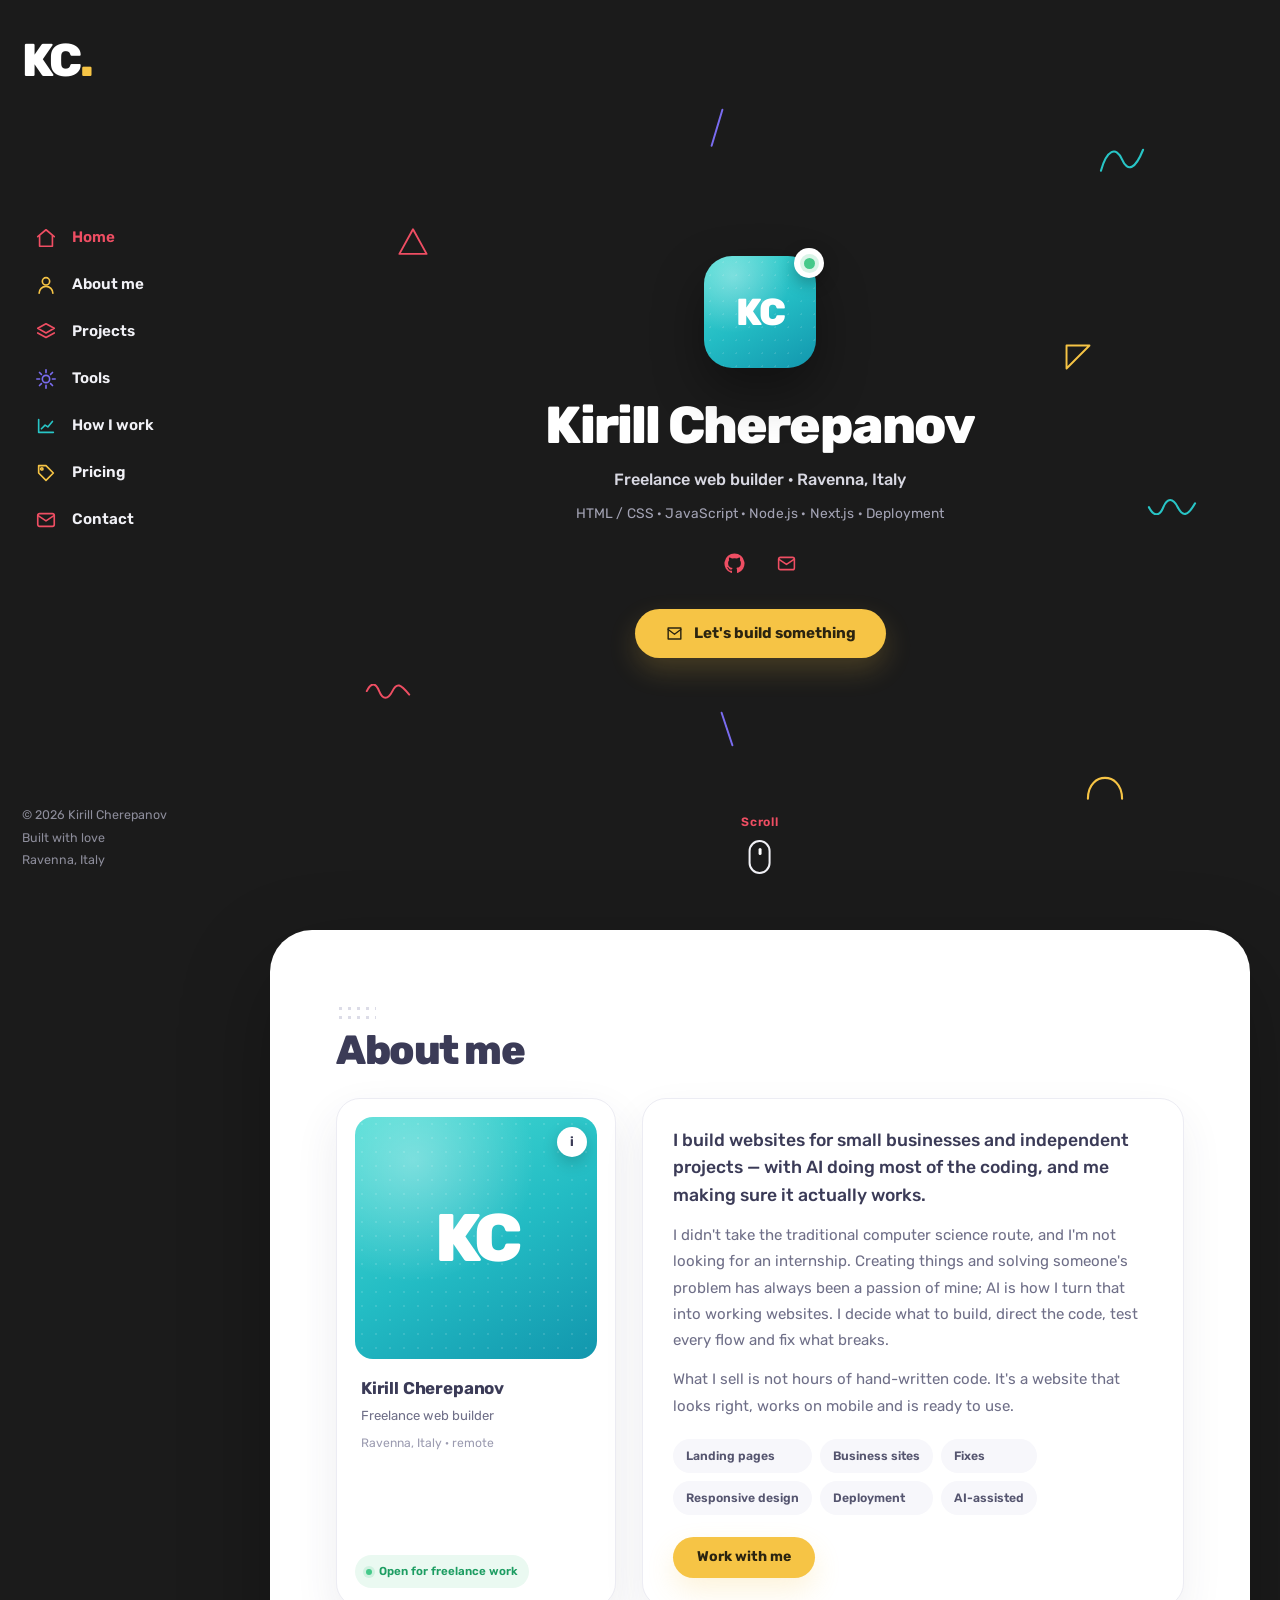
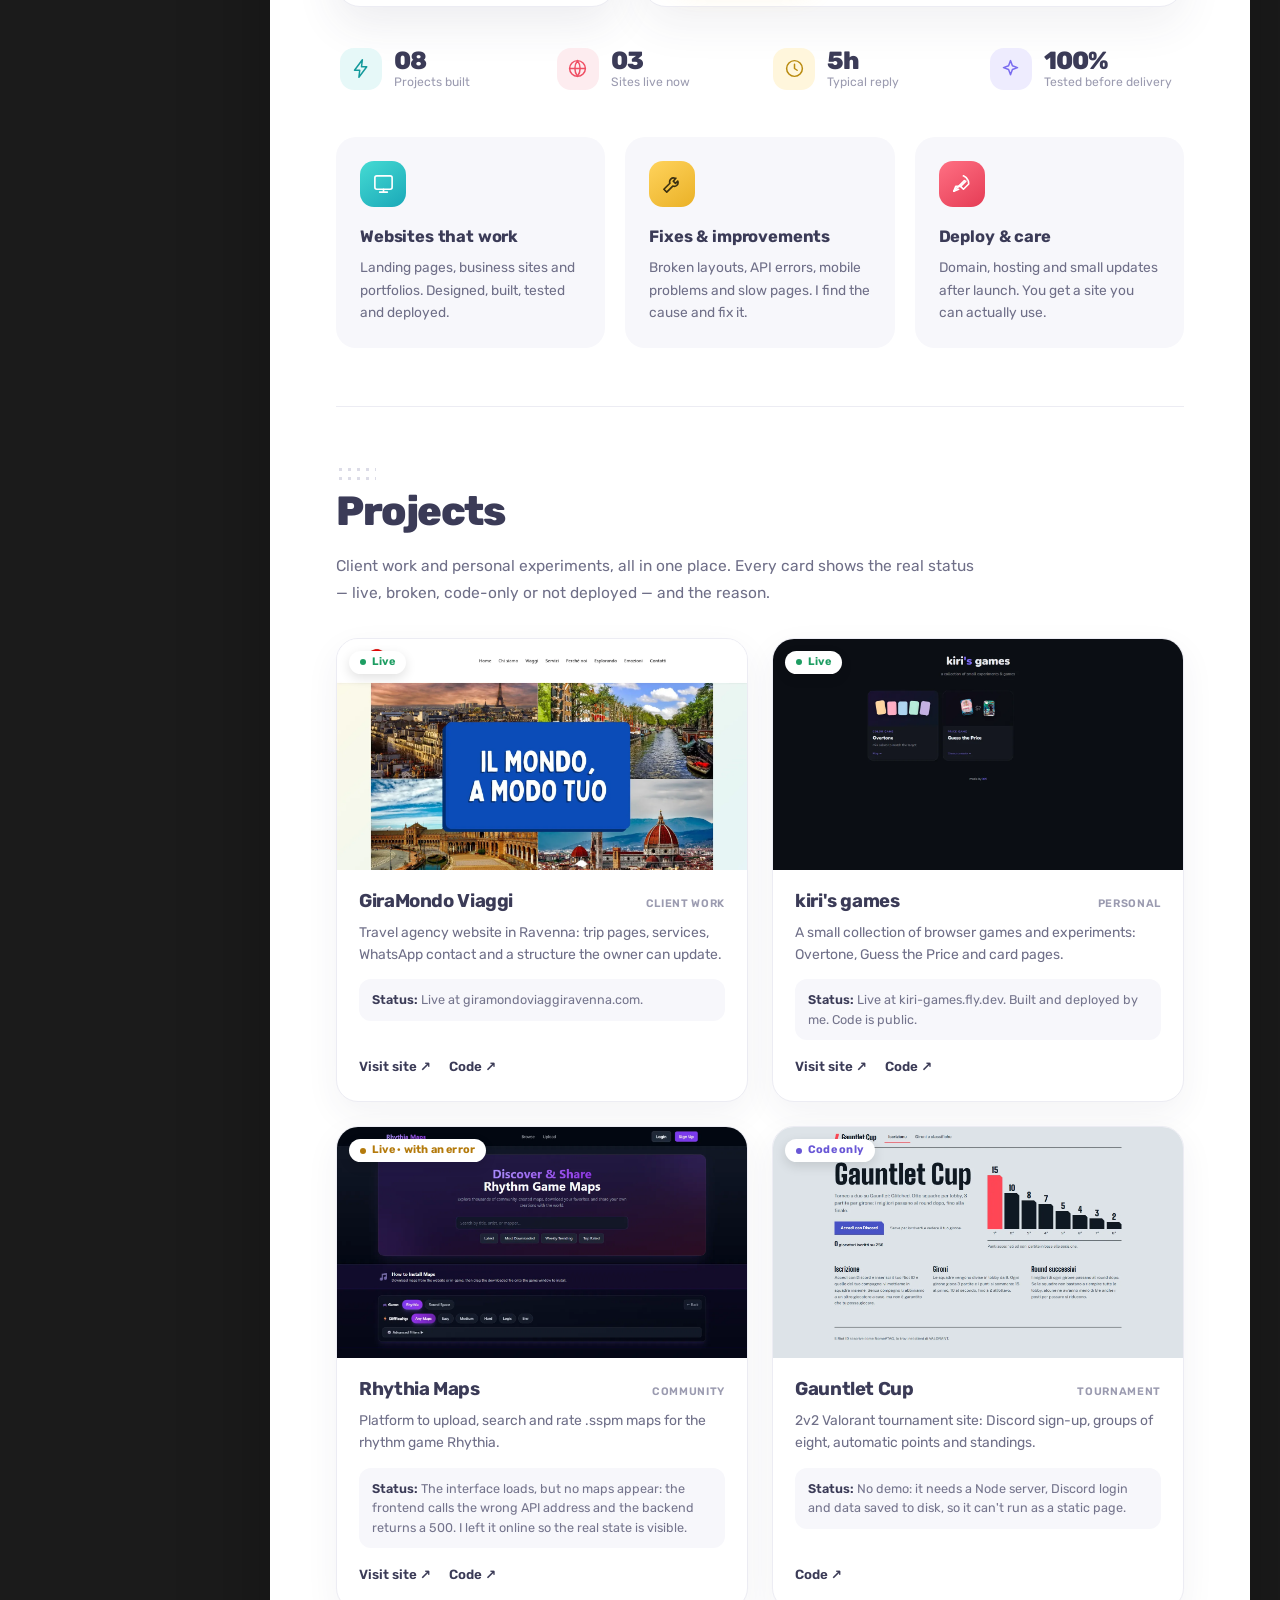
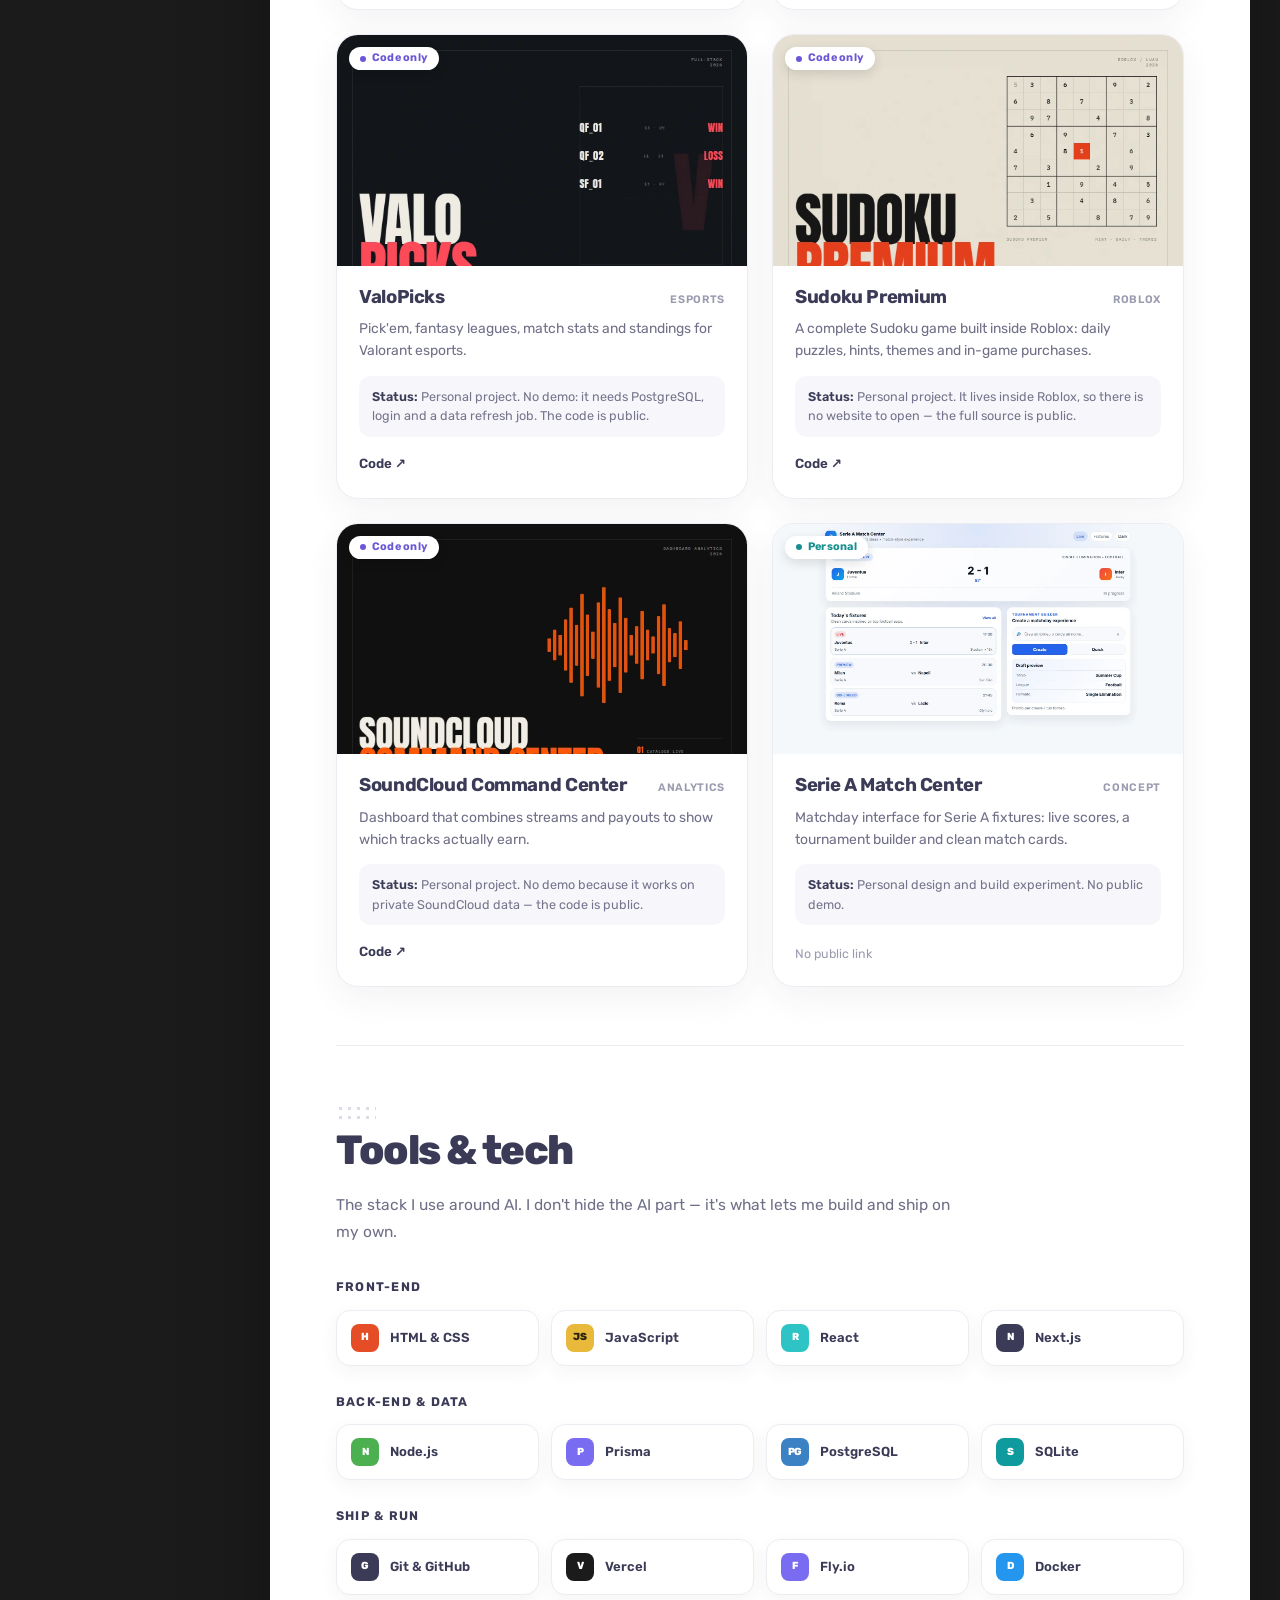
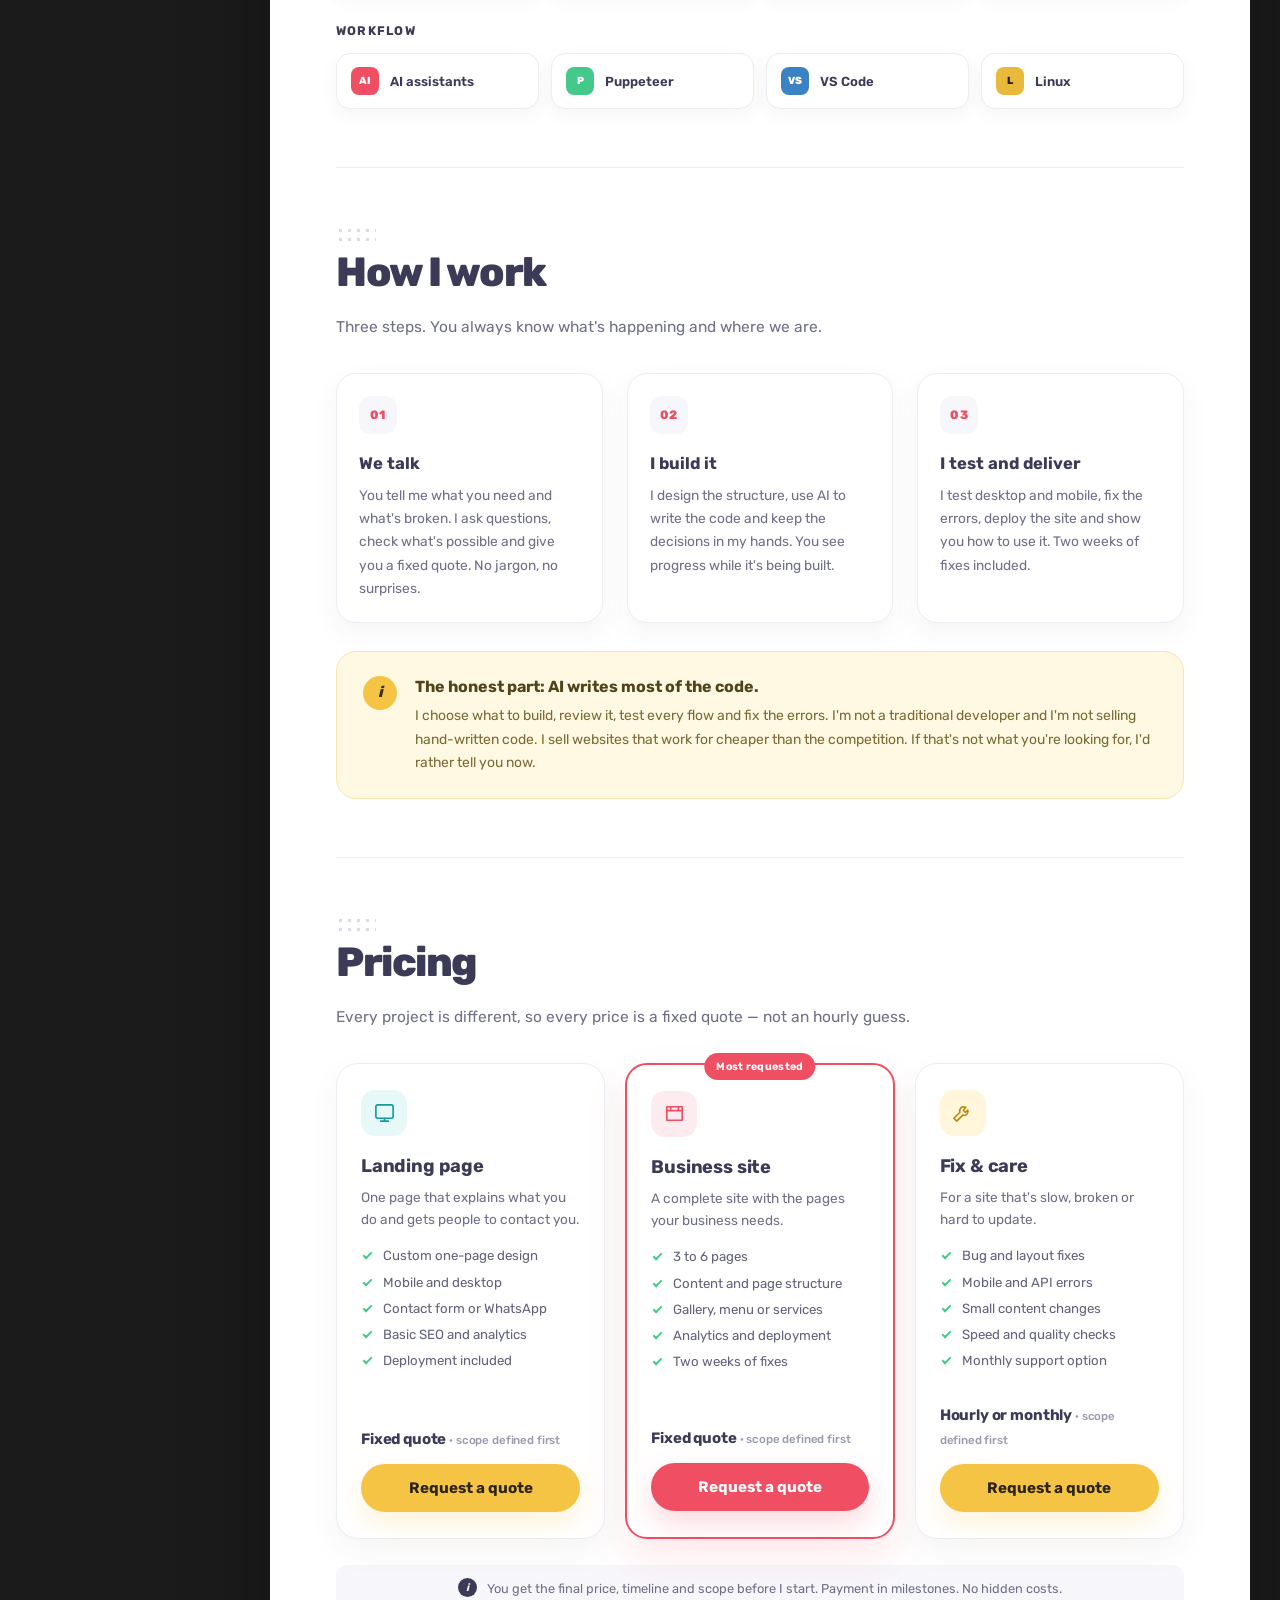
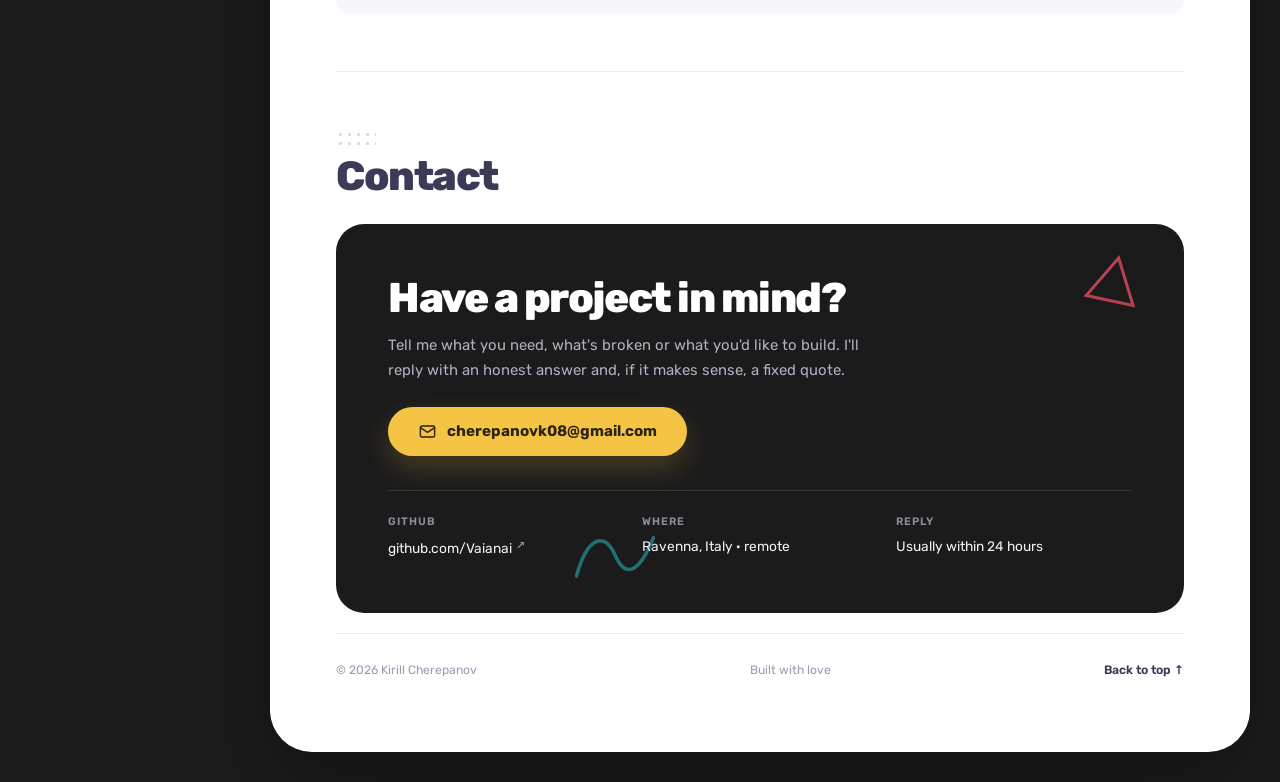
==== index.html @ 099278ef "Replace site with personal portfolio; old site kept on legacy-monster-site" ====
<!DOCTYPE html>
<html lang="en">
<head>
  <meta charset="UTF-8">
  <meta name="viewport" content="width=device-width, initial-scale=1">
  <title>Kirill Cherepanov — Freelance web builder, Ravenna</title>
  <meta name="description" content="Kirill Cherepanov, freelance web builder in Ravenna. Websites built with AI, tested and delivered working. Client work and personal projects with real status and links.">
  <meta name="author" content="Kirill Cherepanov">
  <meta name="theme-color" content="#1b1b1b">
  <link rel="icon" href="assets/favicon.svg" type="image/svg+xml">
  <link rel="canonical" href="https://vaianai.github.io/">

  <meta property="og:type" content="website">
  <meta property="og:locale" content="en_US">
  <meta property="og:url" content="https://vaianai.github.io/">
  <meta property="og:site_name" content="Kirill Cherepanov">
  <meta property="og:title" content="Kirill Cherepanov — Freelance web builder">
  <meta property="og:description" content="Websites built with AI, tested and delivered working. Client work and personal projects, with real status and links.">
  <meta property="og:image" content="https://vaianai.github.io/assets/og.png">
  <meta property="og:image:width" content="1200">
  <meta property="og:image:height" content="630">
  <meta name="twitter:card" content="summary_large_image">
  <meta name="twitter:title" content="Kirill Cherepanov — Freelance web builder">
  <meta name="twitter:description" content="Websites built with AI, tested and delivered working.">
  <meta name="twitter:image" content="https://vaianai.github.io/assets/og.png">

  <link rel="preload" href="assets/fonts/rubik-latin.woff2" as="font" type="font/woff2" crossorigin>
  <link rel="stylesheet" href="css/style.css">

  <script type="application/ld+json">
  {
    "@context": "https://schema.org",
    "@type": "Person",
    "name": "Kirill Cherepanov",
    "jobTitle": "Freelance web builder",
    "description": "I build websites for small businesses and independent projects with the help of AI, then test and deliver them working.",
    "email": "mailto:cherepanovk08@gmail.com",
    "address": {
      "@type": "PostalAddress",
      "addressLocality": "Ravenna",
      "addressCountry": "IT"
    },
    "sameAs": ["https://github.com/Vaianai"],
    "knowsAbout": ["Website creation", "AI-assisted development", "Responsive design", "Website testing", "Deployment"]
  }
  </script>
</head>
<body>
  <a class="skip-link" href="#content">Skip to content</a>

  <aside class="sidebar">
    <a class="logo" href="#top" aria-label="Kirill Cherepanov — back to top">KC<span class="logo-dot">.</span></a>

    <nav class="side-nav" aria-label="Main navigation">
      <a class="side-link" href="#top">
        <span class="nav-ico ico-teal" aria-hidden="true"><svg viewBox="0 0 24 24"><path d="M3 10.5 12 3l9 7.5"/><path d="M5 9.5V21h14V9.5"/></svg></span>
        <span>Home</span>
      </a>
      <a class="side-link" href="#about">
        <span class="nav-ico ico-yellow" aria-hidden="true"><svg viewBox="0 0 24 24"><circle cx="12" cy="8" r="4"/><path d="M4.5 21a7.5 7.5 0 0 1 15 0"/></svg></span>
        <span>About me</span>
      </a>
      <a class="side-link" href="#projects">
        <span class="nav-ico ico-red" aria-hidden="true"><svg viewBox="0 0 24 24"><path d="m12 3 9 5-9 5-9-5 9-5Z"/><path d="m3 13 9 5 9-5"/></svg></span>
        <span>Projects</span>
      </a>
      <a class="side-link" href="#tools">
        <span class="nav-ico ico-purple" aria-hidden="true"><svg viewBox="0 0 24 24"><circle cx="12" cy="12" r="4"/><path d="M12 2v3M12 19v3M2 12h3M19 12h3M4.9 4.9 7 7M17 17l2.1 2.1M19.1 4.9 17 7M7 17l-2.1 2.1"/></svg></span>
        <span>Tools</span>
      </a>
      <a class="side-link" href="#approach">
        <span class="nav-ico ico-teal" aria-hidden="true"><svg viewBox="0 0 24 24"><path d="M4 19V5M4 19h16"/><path d="m7 15 4-4 3 2 5-6"/></svg></span>
        <span>How I work</span>
      </a>
      <a class="side-link" href="#pricing">
        <span class="nav-ico ico-yellow" aria-hidden="true"><svg viewBox="0 0 24 24"><path d="M20 12 12 20l-8-8V4h8l8 8Z"/><circle cx="7.5" cy="7.5" r="1.2"/></svg></span>
        <span>Pricing</span>
      </a>
      <a class="side-link" href="#contact">
        <span class="nav-ico ico-red" aria-hidden="true"><svg viewBox="0 0 24 24"><rect x="3" y="5" width="18" height="14" rx="2"/><path d="m3 7 9 6 9-6"/></svg></span>
        <span>Contact</span>
      </a>
    </nav>

    <div class="side-foot">
      <p>© 2026 Kirill Cherepanov</p>
      <p>Built with love</p>
      <p>Ravenna, Italy</p>
    </div>
  </aside>

  <header class="mobile-bar">
    <a class="logo logo-sm" href="#top" aria-label="Kirill Cherepanov — back to top">KC<span class="logo-dot">.</span></a>
    <button class="menu-btn" type="button" aria-expanded="false" aria-controls="mobile-menu">
      <span class="menu-label">Menu</span>
      <span class="menu-lines" aria-hidden="true"><span></span><span></span></span>
    </button>
  </header>

  <nav class="mobile-menu" id="mobile-menu" aria-label="Mobile navigation" hidden>
    <a href="#top"><span class="nav-ico ico-teal" aria-hidden="true"><svg viewBox="0 0 24 24"><path d="M3 10.5 12 3l9 7.5"/><path d="M5 9.5V21h14V9.5"/></svg></span>Home</a>
    <a href="#about"><span class="nav-ico ico-yellow" aria-hidden="true"><svg viewBox="0 0 24 24"><circle cx="12" cy="8" r="4"/><path d="M4.5 21a7.5 7.5 0 0 1 15 0"/></svg></span>About me</a>
    <a href="#projects"><span class="nav-ico ico-red" aria-hidden="true"><svg viewBox="0 0 24 24"><path d="m12 3 9 5-9 5-9-5 9-5Z"/><path d="m3 13 9 5 9-5"/></svg></span>Projects</a>
    <a href="#tools"><span class="nav-ico ico-purple" aria-hidden="true"><svg viewBox="0 0 24 24"><circle cx="12" cy="12" r="4"/><path d="M12 2v3M12 19v3M2 12h3M19 12h3M4.9 4.9 7 7M17 17l2.1 2.1M19.1 4.9 17 7M7 17l-2.1 2.1"/></svg></span>Tools</a>
    <a href="#approach"><span class="nav-ico ico-teal" aria-hidden="true"><svg viewBox="0 0 24 24"><path d="M4 19V5M4 19h16"/><path d="m7 15 4-4 3 2 5-6"/></svg></span>How I work</a>
    <a href="#pricing"><span class="nav-ico ico-yellow" aria-hidden="true"><svg viewBox="0 0 24 24"><path d="M20 12 12 20l-8-8V4h8l8 8Z"/><circle cx="7.5" cy="7.5" r="1.2"/></svg></span>Pricing</a>
    <a href="#contact"><span class="nav-ico ico-red" aria-hidden="true"><svg viewBox="0 0 24 24"><rect x="3" y="5" width="18" height="14" rx="2"/><path d="m3 7 9 6 9-6"/></svg></span>Contact</a>
    <p class="mobile-menu-foot">cherepanovk08@gmail.com<br>Ravenna, Italy</p>
  </nav>

  <main id="content">
    <section class="hero" id="top">
      <div class="shapes" aria-hidden="true">
        <span class="shape s1"><svg viewBox="0 0 40 40"><path d="M20 5 36 34H4Z"/></svg></span>
        <span class="shape s2"><svg viewBox="0 0 20 44"><path d="M16 2 4 42"/></svg></span>
        <span class="shape s3"><svg viewBox="0 0 48 32"><path d="M2 28C8 6 18 2 24 16s14 10 22-10"/></svg></span>
        <span class="shape s4"><svg viewBox="0 0 34 34"><path d="M4 4h26L4 30Z"/></svg></span>
        <span class="shape s5"><svg viewBox="0 0 52 30"><path d="M2 22c5 10 11 10 15 0s10-10 15 0 10 10 18-4"/></svg></span>
        <span class="shape s6"><svg viewBox="0 0 52 30"><path d="M2 8c5-10 10-10 14 0s10 10 15 0 9-8 19 4"/></svg></span>
        <span class="shape s7"><svg viewBox="0 0 40 26"><path d="M2 24C2 8 12 2 20 2s18 6 18 22"/></svg></span>
        <span class="shape s8"><svg viewBox="0 0 20 40"><path d="M4 2 16 38"/></svg></span>
      </div>

      <div class="hero-inner">
        <div class="hero-avatar" aria-hidden="true">
          <span>KC</span>
          <span class="status-badge"><span class="status-dot"></span></span>
        </div>
        <p class="sr-only">Available for freelance work.</p>

        <h1>Kirill Cherepanov</h1>
        <p class="hero-role">Freelance web builder · Ravenna, Italy</p>
        <p class="hero-stack">HTML / CSS · JavaScript · Node.js · Next.js · Deployment</p>

        <div class="socials">
          <a href="https://github.com/Vaianai" target="_blank" rel="noopener" aria-label="GitHub profile">
            <svg viewBox="0 0 24 24" aria-hidden="true"><path d="M12 .5a11.5 11.5 0 0 0-3.64 22.41c.58.11.79-.25.79-.56v-2.17c-3.2.7-3.88-1.36-3.88-1.36-.53-1.33-1.29-1.69-1.29-1.69-1.05-.72.08-.71.08-.71 1.16.08 1.78 1.19 1.78 1.19 1.03 1.77 2.7 1.26 3.36.96.1-.75.4-1.26.73-1.55-2.56-.29-5.25-1.28-5.25-5.7 0-1.26.45-2.29 1.18-3.1-.12-.29-.51-1.47.11-3.06 0 0 .96-.31 3.16 1.19a10.9 10.9 0 0 1 5.76 0c2.19-1.5 3.15-1.19 3.15-1.19.63 1.59.24 2.77.12 3.06.74.81 1.18 1.84 1.18 3.1 0 4.43-2.69 5.4-5.26 5.69.41.36.78 1.06.78 2.14v3.18c0 .31.21.68.8.56A11.5 11.5 0 0 0 12 .5Z"/></svg>
          </a>
          <a href="mailto:cherepanovk08@gmail.com" aria-label="Send an email">
            <svg viewBox="0 0 24 24" aria-hidden="true"><rect x="3" y="5" width="18" height="14" rx="2"/><path d="m3 7 9 6 9-6"/></svg>
          </a>
        </div>

        <a class="btn btn-yellow hero-btn" href="mailto:cherepanovk08@gmail.com">
          <svg class="btn-ico" viewBox="0 0 24 24" aria-hidden="true"><path d="M4 5h16v14H4z"/><path d="m4 7 8 6 8-6"/></svg>
          Let's build something
        </a>
      </div>

      <a class="scroll-cue" href="#about">
        <span>Scroll</span>
        <span class="mouse" aria-hidden="true"><span></span></span>
      </a>
    </section>

    <div class="sheet">
      <section class="section about" id="about">
        <div class="section-heading"><h2>About me</h2></div>

        <div class="about-grid">
          <div class="profile-card">
            <div class="profile-avatar" aria-hidden="true">
              <span>KC</span>
              <span class="profile-badge">i</span>
            </div>
            <div class="profile-info">
              <p class="profile-name">Kirill Cherepanov</p>
              <p class="profile-role">Freelance web builder</p>
              <p class="profile-place">Ravenna, Italy · remote</p>
            </div>
            <p class="profile-open"><span></span>Open for freelance work</p>
          </div>

          <div class="about-copy">
            <p class="about-lead">I build websites for small businesses and independent projects — with AI doing most of the coding, and me making sure it actually works.</p>
            <p>I didn't take the traditional computer science route, and I'm not looking for an internship. Creating things and solving someone's problem has always been a passion of mine; AI is how I turn that into working websites. I decide what to build, direct the code, test every flow and fix what breaks.</p>
            <p>What I sell is not hours of hand-written code. It's a website that looks right, works on mobile and is ready to use.</p>
            <div class="chips">
              <span>Landing pages</span>
              <span>Business sites</span>
              <span>Fixes</span>
              <span>Responsive design</span>
              <span>Deployment</span>
              <span>AI-assisted</span>
            </div>
            <a class="btn btn-yellow btn-sm" href="#contact">Work with me</a>
          </div>
        </div>

        <div class="stats">
          <div class="stat">
            <span class="stat-ico stat-teal" aria-hidden="true"><svg viewBox="0 0 24 24"><path d="M13 2 4 14h6l-1 8 9-12h-6l1-8Z"/></svg></span>
            <span class="stat-value">08</span>
            <span class="stat-label">Projects built</span>
          </div>
          <div class="stat">
            <span class="stat-ico stat-red" aria-hidden="true"><svg viewBox="0 0 24 24"><circle cx="12" cy="12" r="9"/><path d="M3 12h18M12 3a15 15 0 0 1 0 18M12 3a15 15 0 0 0 0 18"/></svg></span>
            <span class="stat-value">03</span>
            <span class="stat-label">Sites live now</span>
          </div>
          <div class="stat">
            <span class="stat-ico stat-yellow" aria-hidden="true"><svg viewBox="0 0 24 24"><circle cx="12" cy="12" r="9"/><path d="M12 7v5l3 2"/></svg></span>
            <span class="stat-value">5h</span>
            <span class="stat-label">Typical reply</span>
          </div>
          <div class="stat">
            <span class="stat-ico stat-purple" aria-hidden="true"><svg viewBox="0 0 24 24"><path d="m12 3 2.2 5.8L20 11l-5.8 2.2L12 19l-2.2-5.8L4 11l5.8-2.2L12 3Z"/></svg></span>
            <span class="stat-value">100%</span>
            <span class="stat-label">Tested before delivery</span>
          </div>
        </div>

        <div class="services">
          <article class="service">
            <span class="service-ico service-teal" aria-hidden="true"><svg viewBox="0 0 24 24"><rect x="3" y="4" width="18" height="14" rx="2"/><path d="M8 21h8M12 18v3"/></svg></span>
            <h3>Websites that work</h3>
            <p>Landing pages, business sites and portfolios. Designed, built, tested and deployed.</p>
          </article>
          <article class="service">
            <span class="service-ico service-yellow" aria-hidden="true"><svg viewBox="0 0 24 24"><path d="M14.5 6.5a4 4 0 0 0-5.2 5.2L3 18l3 3 6.3-6.3a4 4 0 0 0 5.2-5.2l-2.4 2.4-2.3-2.3 2.7-3.1Z"/></svg></span>
            <h3>Fixes &amp; improvements</h3>
            <p>Broken layouts, API errors, mobile problems and slow pages. I find the cause and fix it.</p>
          </article>
          <article class="service">
            <span class="service-ico service-red" aria-hidden="true"><svg viewBox="0 0 24 24"><path d="M14 4c3.5 1.5 5.5 4.5 5.5 8.5L14 18l-3-3 5.5-5.5"/><path d="M11 15H6l-2 5 5-2"/><path d="M4 20 15 9"/></svg></span>
            <h3>Deploy &amp; care</h3>
            <p>Domain, hosting and small updates after launch. You get a site you can actually use.</p>
          </article>
        </div>
      </section>

      <section class="section" id="projects">
        <div class="section-heading"><h2>Projects</h2></div>
        <p class="section-intro">Client work and personal experiments, all in one place. Every card shows the real status — live, broken, code-only or not deployed — and the reason.</p>

        <div class="project-grid">
          <article class="project">
            <a class="project-media" href="https://giramondoviaggiravenna.com/" target="_blank" rel="noopener" aria-label="Open the GiraMondo Viaggi website">
              <img src="assets/projects/giramondo.webp" alt="GiraMondo Viaggi website home page" width="1440" height="900" loading="lazy">
              <span class="badge badge-live">Live</span>
            </a>
            <div class="project-body">
              <div class="project-top">
                <h3>GiraMondo Viaggi</h3>
                <span class="type">Client work</span>
              </div>
              <p class="project-desc">Travel agency website in Ravenna: trip pages, services, WhatsApp contact and a structure the owner can update.</p>
              <p class="project-status"><strong>Status:</strong> Live at giramondoviaggiravenna.com.</p>
              <div class="project-links">
                <a href="https://giramondoviaggiravenna.com/" target="_blank" rel="noopener">Visit site <span aria-hidden="true">↗</span></a>
                <a href="https://github.com/Vaianai/Giramondo" target="_blank" rel="noopener">Code <span aria-hidden="true">↗</span></a>
              </div>
            </div>
          </article>

          <article class="project">
            <a class="project-media" href="https://kiri-games.fly.dev/" target="_blank" rel="noopener" aria-label="Open the kiri's games website">
              <img src="assets/projects/kiri-games.webp" alt="kiri's games website with Overtone and Guess the Price" width="1440" height="900" loading="lazy">
              <span class="badge badge-live">Live</span>
            </a>
            <div class="project-body">
              <div class="project-top">
                <h3>kiri's games</h3>
                <span class="type">Personal</span>
              </div>
              <p class="project-desc">A small collection of browser games and experiments: Overtone, Guess the Price and card pages.</p>
              <p class="project-status"><strong>Status:</strong> Live at kiri-games.fly.dev. Built and deployed by me. Code is public.</p>
              <div class="project-links">
                <a href="https://kiri-games.fly.dev/" target="_blank" rel="noopener">Visit site <span aria-hidden="true">↗</span></a>
                <a href="https://github.com/Vaianai/kiri-games" target="_blank" rel="noopener">Code <span aria-hidden="true">↗</span></a>
              </div>
            </div>
          </article>

          <article class="project">
            <a class="project-media" href="https://rhythia-maps-frontend.vercel.app/" target="_blank" rel="noopener" aria-label="Open the Rhythia Maps website">
              <img src="assets/projects/rhythia.webp" alt="Rhythia Maps website showing the No maps found error" width="1440" height="900" loading="lazy">
              <span class="badge badge-broken">Live · with an error</span>
            </a>
            <div class="project-body">
              <div class="project-top">
                <h3>Rhythia Maps</h3>
                <span class="type">Community</span>
              </div>
              <p class="project-desc">Platform to upload, search and rate .sspm maps for the rhythm game Rhythia.</p>
              <p class="project-status"><strong>Status:</strong> The interface loads, but no maps appear: the frontend calls the wrong API address and the backend returns a 500. I left it online so the real state is visible.</p>
              <div class="project-links">
                <a href="https://rhythia-maps-frontend.vercel.app/" target="_blank" rel="noopener">Visit site <span aria-hidden="true">↗</span></a>
                <a href="https://github.com/Vaianai/RhythiaMaps" target="_blank" rel="noopener">Code <span aria-hidden="true">↗</span></a>
              </div>
            </div>
          </article>

          <article class="project">
            <a class="project-media" href="https://github.com/Vaianai/Gauntlet_Tourney" target="_blank" rel="noopener" aria-label="Open the Gauntlet Cup GitHub repository">
              <img src="assets/gauntlet.webp" alt="Gauntlet Cup tournament website" width="1600" height="1000" loading="lazy">
              <span class="badge badge-code">Code only</span>
            </a>
            <div class="project-body">
              <div class="project-top">
                <h3>Gauntlet Cup</h3>
                <span class="type">Tournament</span>
              </div>
              <p class="project-desc">2v2 Valorant tournament site: Discord sign-up, groups of eight, automatic points and standings.</p>
              <p class="project-status"><strong>Status:</strong> No demo: it needs a Node server, Discord login and data saved to disk, so it can't run as a static page.</p>
              <div class="project-links">
                <a href="https://github.com/Vaianai/Gauntlet_Tourney" target="_blank" rel="noopener">Code <span aria-hidden="true">↗</span></a>
              </div>
            </div>
          </article>

          <article class="project">
            <a class="project-media" href="https://github.com/Vaianai/valopicks" target="_blank" rel="noopener" aria-label="Open the ValoPicks GitHub repository">
              <img src="assets/covers/valopicks.webp" alt="ValoPicks esports platform cover" width="1200" height="900" loading="lazy">
              <span class="badge badge-code">Code only</span>
            </a>
            <div class="project-body">
              <div class="project-top">
                <h3>ValoPicks</h3>
                <span class="type">Esports</span>
              </div>
              <p class="project-desc">Pick'em, fantasy leagues, match stats and standings for Valorant esports.</p>
              <p class="project-status"><strong>Status:</strong> Personal project. No demo: it needs PostgreSQL, login and a data refresh job. The code is public.</p>
              <div class="project-links">
                <a href="https://github.com/Vaianai/valopicks" target="_blank" rel="noopener">Code <span aria-hidden="true">↗</span></a>
              </div>
            </div>
          </article>

          <article class="project">
            <a class="project-media" href="https://github.com/Vaianai/sudoku-premium" target="_blank" rel="noopener" aria-label="Open the Sudoku Premium GitHub repository">
              <img src="assets/covers/sudoku.webp" alt="Sudoku Premium game cover" width="1200" height="900" loading="lazy">
              <span class="badge badge-code">Code only</span>
            </a>
            <div class="project-body">
              <div class="project-top">
                <h3>Sudoku Premium</h3>
                <span class="type">Roblox</span>
              </div>
              <p class="project-desc">A complete Sudoku game built inside Roblox: daily puzzles, hints, themes and in-game purchases.</p>
              <p class="project-status"><strong>Status:</strong> Personal project. It lives inside Roblox, so there is no website to open — the full source is public.</p>
              <div class="project-links">
                <a href="https://github.com/Vaianai/sudoku-premium" target="_blank" rel="noopener">Code <span aria-hidden="true">↗</span></a>
              </div>
            </div>
          </article>

          <article class="project">
            <a class="project-media" href="https://github.com/Vaianai/soundcloud-command-center" target="_blank" rel="noopener" aria-label="Open the SoundCloud Command Center GitHub repository">
              <img src="assets/covers/soundcloud.webp" alt="SoundCloud Command Center dashboard cover" width="1200" height="900" loading="lazy">
              <span class="badge badge-code">Code only</span>
            </a>
            <div class="project-body">
              <div class="project-top">
                <h3>SoundCloud Command Center</h3>
                <span class="type">Analytics</span>
              </div>
              <p class="project-desc">Dashboard that combines streams and payouts to show which tracks actually earn.</p>
              <p class="project-status"><strong>Status:</strong> Personal project. No demo because it works on private SoundCloud data — the code is public.</p>
              <div class="project-links">
                <a href="https://github.com/Vaianai/soundcloud-command-center" target="_blank" rel="noopener">Code <span aria-hidden="true">↗</span></a>
              </div>
            </div>
          </article>

          <article class="project">
            <div class="project-media">
              <img src="assets/matchcenter.webp" alt="Serie A Match Center interface" width="1600" height="1000" loading="lazy">
              <span class="badge badge-personal">Personal</span>
            </div>
            <div class="project-body">
              <div class="project-top">
                <h3>Serie A Match Center</h3>
                <span class="type">Concept</span>
              </div>
              <p class="project-desc">Matchday interface for Serie A fixtures: live scores, a tournament builder and clean match cards.</p>
              <p class="project-status"><strong>Status:</strong> Personal design and build experiment. No public demo.</p>
              <div class="project-links">
                <span class="link-muted">No public link</span>
              </div>
            </div>
          </article>
        </div>
      </section>

      <section class="section" id="tools">
        <div class="section-heading"><h2>Tools &amp; tech</h2></div>
        <p class="section-intro">The stack I use around AI. I don't hide the AI part — it's what lets me build and ship on my own.</p>

        <div class="tool-groups">
          <div class="tool-group">
            <h3>Front-end</h3>
            <div class="tools-grid">
              <span class="tool"><span class="tool-mark" style="--c:#e44d26">H</span>HTML &amp; CSS</span>
              <span class="tool"><span class="tool-mark" style="--c:#e8b93a;--tc:#2b2410">JS</span>JavaScript</span>
              <span class="tool"><span class="tool-mark" style="--c:#2ec4c6">R</span>React</span>
              <span class="tool"><span class="tool-mark" style="--c:#3b3b57">N</span>Next.js</span>
            </div>
          </div>
          <div class="tool-group">
            <h3>Back-end &amp; data</h3>
            <div class="tools-grid">
              <span class="tool"><span class="tool-mark" style="--c:#4caf50">N</span>Node.js</span>
              <span class="tool"><span class="tool-mark" style="--c:#7a6cf0">P</span>Prisma</span>
              <span class="tool"><span class="tool-mark" style="--c:#3b82c4">PG</span>PostgreSQL</span>
              <span class="tool"><span class="tool-mark" style="--c:#0f9b9d">S</span>SQLite</span>
            </div>
          </div>
          <div class="tool-group">
            <h3>Ship &amp; run</h3>
            <div class="tools-grid">
              <span class="tool"><span class="tool-mark" style="--c:#3b3b57">G</span>Git &amp; GitHub</span>
              <span class="tool"><span class="tool-mark" style="--c:#1b1b1b">V</span>Vercel</span>
              <span class="tool"><span class="tool-mark" style="--c:#7a6cf0">F</span>Fly.io</span>
              <span class="tool"><span class="tool-mark" style="--c:#2496ed">D</span>Docker</span>
            </div>
          </div>
          <div class="tool-group">
            <h3>Workflow</h3>
            <div class="tools-grid">
              <span class="tool"><span class="tool-mark" style="--c:#ef4e63">AI</span>AI assistants</span>
              <span class="tool"><span class="tool-mark" style="--c:#45c98a">P</span>Puppeteer</span>
              <span class="tool"><span class="tool-mark" style="--c:#3b82c4">VS</span>VS Code</span>
              <span class="tool"><span class="tool-mark" style="--c:#e8b93a;--tc:#2b2410">L</span>Linux</span>
            </div>
          </div>
        </div>
      </section>

      <section class="section" id="approach">
        <div class="section-heading"><h2>How I work</h2></div>
        <p class="section-intro">Three steps. You always know what's happening and where we are.</p>

        <ol class="steps">
          <li>
            <span class="step-num" aria-hidden="true">01</span>
            <h3>We talk</h3>
            <p>You tell me what you need and what's broken. I ask questions, check what's possible and give you a fixed quote. No jargon, no surprises.</p>
          </li>
          <li>
            <span class="step-num" aria-hidden="true">02</span>
            <h3>I build it</h3>
            <p>I design the structure, use AI to write the code and keep the decisions in my hands. You see progress while it's being built.</p>
          </li>
          <li>
            <span class="step-num" aria-hidden="true">03</span>
            <h3>I test and deliver</h3>
            <p>I test desktop and mobile, fix the errors, deploy the site and show you how to use it. Two weeks of fixes included.</p>
          </li>
        </ol>

        <div class="ai-note">
          <span class="ai-note-ico" aria-hidden="true">i</span>
          <div>
            <h3>The honest part: AI writes most of the code.</h3>
            <p>I choose what to build, review it, test every flow and fix the errors. I'm not a traditional developer and I'm not selling hand-written code. I sell websites that work for cheaper than the competition. If that's not what you're looking for, I'd rather tell you now.</p>
          </div>
        </div>
      </section>

      <section class="section" id="pricing">
        <div class="section-heading"><h2>Pricing</h2></div>
        <p class="section-intro">Every project is different, so every price is a fixed quote — not an hourly guess.</p>

        <div class="pricing-grid">
          <article class="price-card">
            <span class="price-ico price-teal" aria-hidden="true"><svg viewBox="0 0 24 24"><rect x="3" y="4" width="18" height="14" rx="2"/><path d="M8 21h8M12 18v3"/></svg></span>
            <h3>Landing page</h3>
            <p class="price-desc">One page that explains what you do and gets people to contact you.</p>
            <ul class="price-list">
              <li>Custom one-page design</li>
              <li>Mobile and desktop</li>
              <li>Contact form or WhatsApp</li>
              <li>Basic SEO and analytics</li>
              <li>Deployment included</li>
            </ul>
            <p class="price-figure">Fixed quote</p>
            <a class="btn btn-yellow btn-block" href="mailto:cherepanovk08@gmail.com?subject=Landing%20page%20quote">Request a quote</a>
          </article>

          <article class="price-card price-featured">
            <span class="price-flag">Most requested</span>
            <span class="price-ico price-red" aria-hidden="true"><svg viewBox="0 0 24 24"><path d="M4 5h16v14H4z"/><path d="M4 9h16M8 5v4M16 5v4"/></svg></span>
            <h3>Business site</h3>
            <p class="price-desc">A complete site with the pages your business needs.</p>
            <ul class="price-list">
              <li>3 to 6 pages</li>
              <li>Content and page structure</li>
              <li>Gallery, menu or services</li>
              <li>Analytics and deployment</li>
              <li>Two weeks of fixes</li>
            </ul>
            <p class="price-figure">Fixed quote</p>
            <a class="btn btn-red btn-block" href="mailto:cherepanovk08@gmail.com?subject=Business%20site%20quote">Request a quote</a>
          </article>

          <article class="price-card">
            <span class="price-ico price-yellow" aria-hidden="true"><svg viewBox="0 0 24 24"><path d="M14.5 6.5a4 4 0 0 0-5.2 5.2L3 18l3 3 6.3-6.3a4 4 0 0 0 5.2-5.2l-2.4 2.4-2.3-2.3 2.7-3.1Z"/></svg></span>
            <h3>Fix &amp; care</h3>
            <p class="price-desc">For a site that's slow, broken or hard to update.</p>
            <ul class="price-list">
              <li>Bug and layout fixes</li>
              <li>Mobile and API errors</li>
              <li>Small content changes</li>
              <li>Speed and quality checks</li>
              <li>Monthly support option</li>
            </ul>
            <p class="price-figure">Hourly or monthly</p>
            <a class="btn btn-yellow btn-block" href="mailto:cherepanovk08@gmail.com?subject=Website%20fix%20quote">Request a quote</a>
          </article>
        </div>

        <p class="pricing-note"><span aria-hidden="true">i</span> You get the final price, timeline and scope before I start. Payment in milestones. No hidden costs.</p>
      </section>

      <section class="section contact" id="contact">
        <div class="section-heading"><h2>Contact</h2></div>

        <div class="contact-panel">
          <span class="contact-shape contact-shape-1" aria-hidden="true"><svg viewBox="0 0 40 40"><path d="M20 5 36 34H4Z"/></svg></span>
          <span class="contact-shape contact-shape-2" aria-hidden="true"><svg viewBox="0 0 48 32"><path d="M2 28C8 6 18 2 24 16s14 10 22-10"/></svg></span>

          <h2>Have a project in mind?</h2>
          <p>Tell me what you need, what's broken or what you'd like to build. I'll reply with an honest answer and, if it makes sense, a fixed quote.</p>
          <a class="btn btn-yellow" href="mailto:cherepanovk08@gmail.com">
            <svg class="btn-ico" viewBox="0 0 24 24" aria-hidden="true"><rect x="3" y="5" width="18" height="14" rx="2"/><path d="m3 7 9 6 9-6"/></svg>
            cherepanovk08@gmail.com
          </a>

          <div class="contact-meta">
            <div><span>GitHub</span><a href="https://github.com/Vaianai" target="_blank" rel="noopener">github.com/Vaianai <span aria-hidden="true">↗</span></a></div>
            <div><span>Where</span><p>Ravenna, Italy · remote</p></div>
            <div><span>Reply</span><p>Usually within 24 hours</p></div>
          </div>
        </div>
      </section>

      <footer class="footer">
        <p>© 2026 Kirill Cherepanov</p>
        <p>Built with love</p>
        <a href="#top">Back to top ↑</a>
      </footer>
    </div>
  </main>

  <script src="js/main.js" defer></script>
</body>
</html>
---- css/style.css ----
@font-face {
  font-family: "Rubik";
  font-style: normal;
  font-weight: 300 900;
  font-display: swap;
  src: url("../assets/fonts/rubik-latin.woff2") format("woff2");
}

:root {
  --bg: #1b1b1b;
  --sheet: #ffffff;
  --ink: #3b3b57;
  --body: #6f6f88;
  --muted: #9b9bb0;
  --line: #ececf3;
  --soft: #f7f7fb;
  --yellow: #f6c445;
  --yellow-deep: #e6b32c;
  --red: #ef4e63;
  --teal: #28c5c6;
  --purple: #7a6cf0;
  --green: #45c98a;
  --focus: #7a6cf0;
  --sans: "Rubik", "Segoe UI", system-ui, -apple-system, Arial, sans-serif;
  --sidebar: 270px;
}

*,
*::before,
*::after {
  box-sizing: border-box;
}

html {
  scroll-behavior: smooth;
  -webkit-text-size-adjust: 100%;
}

body {
  margin: 0;
  background: var(--bg);
  color: var(--body);
  font-family: var(--sans);
  font-size: 16px;
  line-height: 1.65;
  -webkit-font-smoothing: antialiased;
}

body.menu-open {
  overflow: hidden;
}

::selection {
  background: var(--yellow);
  color: #2b2410;
}

img {
  display: block;
  max-width: 100%;
}

a {
  color: inherit;
  text-decoration: none;
}

p,
h1,
h2,
h3,
ol,
ul {
  margin: 0;
}

ul {
  padding: 0;
  list-style: none;
}

button {
  font: inherit;
}

svg {
  display: block;
}

:focus-visible {
  outline: 3px solid var(--focus);
  outline-offset: 3px;
  border-radius: 4px;
}

.sr-only {
  position: absolute;
  width: 1px;
  height: 1px;
  padding: 0;
  margin: -1px;
  overflow: hidden;
  clip: rect(0 0 0 0);
  white-space: nowrap;
  border: 0;
}

.skip-link {
  position: absolute;
  left: 16px;
  top: -80px;
  z-index: 200;
  padding: 12px 18px;
  border-radius: 999px;
  background: var(--yellow);
  color: #2b2410;
  font-weight: 700;
  font-size: 0.9rem;
}

.skip-link:focus {
  top: 14px;
}

/* Sidebar */

.sidebar {
  position: fixed;
  inset: 0 auto 0 0;
  z-index: 60;
  width: var(--sidebar);
  padding: 38px 28px 30px;
  display: flex;
  flex-direction: column;
}

.logo {
  display: inline-block;
  align-self: flex-start;
  color: #fff;
  font-size: 46px;
  font-weight: 800;
  line-height: 1;
  letter-spacing: -0.055em;
}

.logo-dot {
  color: var(--yellow);
}

.side-nav {
  display: grid;
  gap: 4px;
  margin-top: clamp(56px, 15vh, 132px);
}

.side-link {
  display: flex;
  align-items: center;
  gap: 14px;
  padding: 9px 12px;
  border-radius: 12px;
  color: #f1f1f6;
  font-size: 0.95rem;
  font-weight: 600;
  transition: background 0.18s ease, color 0.18s ease;
}

.side-link:hover {
  background: rgba(255, 255, 255, 0.06);
}

.side-link.is-active {
  color: var(--red);
}

.side-link.is-active .nav-ico {
  color: var(--red);
}

.nav-ico {
  display: grid;
  place-items: center;
  width: 24px;
  height: 24px;
  flex: 0 0 24px;
}

.nav-ico svg {
  width: 22px;
  height: 22px;
  fill: none;
  stroke: currentColor;
  stroke-width: 1.8;
  stroke-linecap: round;
  stroke-linejoin: round;
}

.ico-teal { color: var(--teal); }
.ico-yellow { color: var(--yellow); }
.ico-red { color: var(--red); }
.ico-purple { color: var(--purple); }

.side-foot {
  margin-top: auto;
  display: grid;
  gap: 1px;
  color: #8d8d9b;
  font-size: 0.78rem;
  line-height: 1.7;
}

/* Mobile bar and menu */

.mobile-bar {
  display: none;
}

.mobile-menu {
  display: none;
}

@media (max-width: 1000px) {
  .sidebar {
    display: none;
  }

  .mobile-bar {
    position: fixed;
    inset: 0 0 auto 0;
    z-index: 80;
    height: 64px;
    padding: 0 18px;
    display: flex;
    align-items: center;
    justify-content: space-between;
    background: rgba(27, 27, 27, 0.92);
    border-bottom: 1px solid rgba(255, 255, 255, 0.08);
    backdrop-filter: blur(12px);
    -webkit-backdrop-filter: blur(12px);
  }

  .logo-sm {
    font-size: 30px;
  }

  .menu-btn {
    display: flex;
    align-items: center;
    gap: 10px;
    padding: 8px 12px;
    border: 1px solid rgba(255, 255, 255, 0.16);
    border-radius: 999px;
    background: transparent;
    color: #fff;
    font-size: 0.8rem;
    font-weight: 600;
    letter-spacing: 0.02em;
    cursor: pointer;
  }

  .menu-lines {
    display: grid;
    gap: 4px;
  }

  .menu-lines span {
    display: block;
    width: 15px;
    height: 2px;
    border-radius: 2px;
    background: var(--yellow);
    transition: transform 0.2s ease;
  }

  .menu-btn[aria-expanded="true"] .menu-lines span:first-child {
    transform: translateY(3px) rotate(45deg);
  }

  .menu-btn[aria-expanded="true"] .menu-lines span:last-child {
    transform: translateY(-3px) rotate(-45deg);
  }

  .mobile-menu {
    position: fixed;
    inset: 0;
    z-index: 70;
    display: flex;
    flex-direction: column;
    gap: 6px;
    padding: 100px 26px 40px;
    background: #1b1b1b;
    overflow-y: auto;
  }

  .mobile-menu[hidden] {
    display: none;
  }

  .mobile-menu > a {
    display: flex;
    align-items: center;
    gap: 16px;
    padding: 12px 0;
    color: #fff;
    font-size: 1.35rem;
    font-weight: 700;
    letter-spacing: -0.02em;
  }

  .mobile-menu .nav-ico {
    width: 30px;
    height: 30px;
    flex-basis: 30px;
  }

  .mobile-menu .nav-ico svg {
    width: 27px;
    height: 27px;
  }

  .mobile-menu > a.is-active {
    color: var(--red);
  }

  .mobile-menu-foot {
    margin-top: auto;
    padding-top: 28px;
    color: #8d8d9b;
    font-size: 0.82rem;
    line-height: 1.8;
  }
}

/* Main and hero */

main {
  margin-left: var(--sidebar);
}

.hero {
  position: relative;
  min-height: 100svh;
  padding: 110px 40px 96px;
  display: grid;
  place-items: center;
  overflow: hidden;
}

.hero-inner {
  position: relative;
  z-index: 2;
  max-width: 680px;
  text-align: center;
}

.hero-avatar {
  position: relative;
  width: 112px;
  height: 112px;
  margin: 0 auto 30px;
  display: grid;
  place-items: center;
  border-radius: 28px;
  background:
    radial-gradient(circle at 26% 18%, rgba(255, 255, 255, 0.34), transparent 46%),
    linear-gradient(150deg, #45dbd3 0%, #23bcc4 52%, #1296ad 100%);
  box-shadow: 0 22px 50px rgba(0, 0, 0, 0.38);
  overflow: visible;
}

.hero-avatar::before {
  content: "";
  position: absolute;
  inset: 0;
  border-radius: inherit;
  background-image: radial-gradient(rgba(255, 255, 255, 0.22) 1px, transparent 1px);
  background-size: 13px 13px;
  opacity: 0.55;
  overflow: hidden;
}

.hero-avatar > span:first-child {
  position: relative;
  z-index: 1;
  color: #fff;
  font-size: 2.35rem;
  font-weight: 800;
  letter-spacing: -0.06em;
}

.status-badge {
  position: absolute;
  top: -8px;
  right: -8px;
  width: 30px;
  height: 30px;
  display: grid;
  place-items: center;
  border-radius: 50%;
  background: #fff;
  box-shadow: 0 6px 16px rgba(0, 0, 0, 0.28);
}

.status-dot {
  width: 11px;
  height: 11px;
  border-radius: 50%;
  background: var(--green);
  box-shadow: 0 0 0 4px rgba(69, 201, 138, 0.2);
}

.hero h1 {
  color: #fff;
  font-size: clamp(2.4rem, 4.6vw, 3.25rem);
  font-weight: 800;
  line-height: 1.05;
  letter-spacing: -0.035em;
}

.hero-role {
  margin-top: 14px;
  color: #d8d8e2;
  font-size: 1.02rem;
  font-weight: 500;
}

.hero-stack {
  margin-top: 8px;
  color: #a3a3b4;
  font-size: 0.86rem;
  letter-spacing: 0.01em;
}

.socials {
  display: flex;
  justify-content: center;
  gap: 22px;
  margin-top: 24px;
}

.socials a {
  display: grid;
  place-items: center;
  width: 30px;
  height: 30px;
  color: var(--red);
  transition: color 0.18s ease, transform 0.18s ease;
}

.socials a:hover {
  color: #ff7083;
  transform: translateY(-2px);
}

.socials svg {
  width: 21px;
  height: 21px;
  fill: none;
  stroke: currentColor;
  stroke-width: 1.8;
  stroke-linecap: round;
  stroke-linejoin: round;
}

.socials a:first-child svg {
  fill: currentColor;
  stroke: none;
}

.hero-btn {
  margin-top: 30px;
}

.btn {
  display: inline-flex;
  align-items: center;
  justify-content: center;
  gap: 10px;
  padding: 15px 30px;
  border: 0;
  border-radius: 999px;
  font-size: 0.95rem;
  font-weight: 700;
  line-height: 1.2;
  cursor: pointer;
  transition: transform 0.18s ease, background 0.18s ease, box-shadow 0.18s ease;
}

.btn:hover {
  transform: translateY(-2px);
}

.btn-ico {
  width: 19px;
  height: 19px;
  fill: none;
  stroke: currentColor;
  stroke-width: 1.8;
  stroke-linecap: round;
  stroke-linejoin: round;
}

.btn-yellow {
  background: var(--yellow);
  color: #2b2410;
  box-shadow: 0 12px 28px rgba(246, 196, 69, 0.2);
}

.btn-yellow:hover {
  background: #ffd35c;
}

.btn-red {
  background: var(--red);
  color: #fff;
  box-shadow: 0 12px 28px rgba(239, 78, 99, 0.22);
}

.btn-red:hover {
  background: #ff6173;
}

.btn-sm {
  padding: 12px 24px;
  font-size: 0.88rem;
}

.btn-block {
  width: 100%;
}

/* Floating shapes */

.shapes {
  position: absolute;
  inset: 0;
  z-index: 1;
  pointer-events: none;
}

.shape {
  position: absolute;
  display: block;
  animation: float 9s ease-in-out infinite;
}

.shape svg {
  width: 100%;
  height: auto;
  fill: none;
  stroke: currentColor;
  stroke-width: 2.2;
  stroke-linecap: round;
  stroke-linejoin: round;
}

.s1 { width: 34px; top: 25%; left: 15%; color: var(--red); }
.s2 { width: 18px; top: 12%; left: 45%; color: var(--purple); animation-delay: -1.5s; }
.s3 { width: 46px; top: 16%; right: 13%; color: var(--teal); animation-delay: -3s; }
.s4 { width: 30px; top: 38%; right: 18%; color: var(--yellow); animation-delay: -4.5s; }
.s5 { width: 50px; top: 54%; right: 8%; color: var(--teal); animation-delay: -2.2s; }
.s6 { width: 46px; bottom: 21%; left: 12%; color: var(--red); animation-delay: -5.5s; }
.s7 { width: 38px; bottom: 11%; right: 15%; color: var(--yellow); animation-delay: -3.6s; }
.s8 { width: 18px; bottom: 17%; left: 46%; color: var(--purple); animation-delay: -6s; }

@keyframes float {
  0%, 100% { transform: translateY(0); }
  50% { transform: translateY(-12px); }
}

.scroll-cue {
  position: absolute;
  left: 50%;
  bottom: 26px;
  z-index: 3;
  display: flex;
  flex-direction: column;
  align-items: center;
  gap: 8px;
  color: var(--red);
  font-size: 0.76rem;
  font-weight: 600;
  letter-spacing: 0.08em;
  transform: translateX(-50%);
}

.mouse {
  position: relative;
  width: 22px;
  height: 34px;
  border: 2px solid #f1f1f6;
  border-radius: 12px;
}

.mouse span {
  position: absolute;
  top: 6px;
  left: 50%;
  width: 3px;
  height: 7px;
  margin-left: -1.5px;
  border-radius: 3px;
  background: #fff;
  animation: wheel 1.8s ease-in-out infinite;
}

@keyframes wheel {
  0%, 100% { transform: translateY(0); opacity: 1; }
  55% { transform: translateY(10px); opacity: 0.2; }
}

/* White sheet */

.sheet {
  position: relative;
  z-index: 4;
  width: min(1090px, calc(100% - 60px));
  margin: 30px auto;
  padding: clamp(36px, 5.2vw, 66px);
  border-radius: 50px;
  background: var(--sheet);
  box-shadow: 0 34px 90px rgba(0, 0, 0, 0.28);
}

.section {
  padding: 58px 0;
  border-top: 1px solid var(--line);
  scroll-margin-top: 28px;
}

.section:first-child {
  padding-top: 8px;
  border-top: 0;
}

.section-heading {
  position: relative;
  padding-top: 24px;
  margin-bottom: 26px;
}

.section-heading::before {
  content: "";
  position: absolute;
  top: 0;
  left: 0;
  width: 40px;
  height: 17px;
  background-image: radial-gradient(#dcdce7 1.6px, transparent 1.6px);
  background-size: 9px 9px;
}

.section h2 {
  color: var(--ink);
  font-size: clamp(1.9rem, 3.4vw, 2.55rem);
  font-weight: 800;
  line-height: 1.08;
  letter-spacing: -0.035em;
}

.section-intro {
  max-width: 64ch;
  margin: -6px 0 32px;
  color: var(--body);
  font-size: 0.97rem;
  line-height: 1.7;
}

/* About */

.about-grid {
  display: grid;
  grid-template-columns: 280px minmax(0, 1fr);
  gap: 26px;
  align-items: stretch;
}

.profile-card {
  display: flex;
  flex-direction: column;
  padding: 18px;
  border: 1px solid var(--line);
  border-radius: 24px;
  background: #fff;
  box-shadow: 0 18px 44px rgba(59, 59, 87, 0.09);
}

.profile-avatar {
  position: relative;
  aspect-ratio: 1 / 1;
  display: grid;
  place-items: center;
  border-radius: 18px;
  background:
    radial-gradient(circle at 24% 18%, rgba(255, 255, 255, 0.34), transparent 45%),
    linear-gradient(150deg, #45dbd3 0%, #23bcc4 52%, #1296ad 100%);
  color: #fff;
  font-size: 4.2rem;
  font-weight: 800;
  letter-spacing: -0.07em;
  overflow: hidden;
}

.profile-avatar::before {
  content: "";
  position: absolute;
  inset: 0;
  background-image: radial-gradient(rgba(255, 255, 255, 0.22) 1px, transparent 1px);
  background-size: 14px 14px;
  opacity: 0.55;
}

.profile-avatar > span:first-child {
  position: relative;
  z-index: 1;
}

.profile-badge {
  position: absolute;
  top: 10px;
  right: 10px;
  z-index: 2;
  width: 30px;
  height: 30px;
  display: grid;
  place-items: center;
  border-radius: 50%;
  background: #fff;
  color: var(--ink);
  font-size: 0.82rem;
  font-weight: 700;
  letter-spacing: 0;
  box-shadow: 0 6px 16px rgba(0, 0, 0, 0.18);
}

.profile-info {
  min-width: 0;
  padding: 16px 6px 4px;
}

.profile-name {
  color: var(--ink);
  font-size: 1.06rem;
  font-weight: 700;
  letter-spacing: -0.01em;
}

.profile-role {
  margin-top: 2px;
  color: var(--body);
  font-size: 0.82rem;
}

.profile-place {
  margin-top: 6px;
  color: var(--muted);
  font-size: 0.76rem;
}

.profile-open {
  display: inline-flex;
  align-items: center;
  align-self: flex-start;
  gap: 7px;
  margin-top: auto;
  padding: 7px 11px;
  border-radius: 999px;
  background: #eaf9f1;
  color: #1d9d62;
  font-size: 0.72rem;
  font-weight: 600;
}

.profile-open span {
  width: 6px;
  height: 6px;
  border-radius: 50%;
  background: var(--green);
  box-shadow: 0 0 0 3px rgba(69, 201, 138, 0.16);
}

.about-copy {
  min-width: 0;
  padding: 28px 30px;
  border: 1px solid var(--line);
  border-radius: 24px;
  background: #fff;
  box-shadow: 0 18px 44px rgba(59, 59, 87, 0.07);
}

.about-copy p {
  font-size: 0.94rem;
  line-height: 1.75;
}

.about-copy p + p {
  margin-top: 13px;
}

.about-lead {
  color: var(--ink);
  font-size: 1.1rem !important;
  font-weight: 500;
  line-height: 1.55 !important;
}

.chips {
  display: grid;
  grid-template-columns: repeat(3, max-content);
  gap: 8px;
  margin: 20px 0 22px;
}

.chips span {
  padding: 7px 13px;
  border-radius: 999px;
  background: var(--soft);
  color: #55556f;
  font-size: 0.76rem;
  font-weight: 600;
}

/* Stats */

.stats {
  display: grid;
  grid-template-columns: repeat(4, minmax(0, 1fr));
  gap: 18px;
  margin-top: 34px;
}

.stat {
  display: grid;
  grid-template-columns: auto 1fr;
  column-gap: 12px;
  align-items: center;
  padding: 6px 4px;
}

.stat-ico {
  grid-row: 1 / span 2;
  width: 42px;
  height: 42px;
  display: grid;
  place-items: center;
  border-radius: 14px;
}

.stat-ico svg {
  width: 21px;
  height: 21px;
  fill: none;
  stroke: currentColor;
  stroke-width: 1.7;
  stroke-linecap: round;
  stroke-linejoin: round;
}

.stat-teal { background: #e6f8f8; color: #149a9c; }
.stat-red { background: #fdecef; color: var(--red); }
.stat-yellow { background: #fff6dc; color: #b98a0e; }
.stat-purple { background: #eeecfe; color: var(--purple); }

.stat-value {
  color: var(--ink);
  font-size: 1.55rem;
  font-weight: 800;
  line-height: 1.1;
  letter-spacing: -0.03em;
}

.stat-label {
  color: var(--muted);
  font-size: 0.76rem;
  line-height: 1.35;
}

/* Services */

.services {
  display: grid;
  grid-template-columns: repeat(3, minmax(0, 1fr));
  gap: 20px;
  margin-top: 40px;
}

.service {
  padding: 24px;
  border-radius: 20px;
  background: var(--soft);
}

.service-ico {
  width: 46px;
  height: 46px;
  display: grid;
  place-items: center;
  border-radius: 14px;
  color: #fff;
}

.service-ico svg {
  width: 23px;
  height: 23px;
  fill: none;
  stroke: currentColor;
  stroke-width: 1.7;
  stroke-linecap: round;
  stroke-linejoin: round;
}

.service-teal { background: linear-gradient(145deg, #45dbd3, #1aa8b8); }
.service-yellow { background: linear-gradient(145deg, #ffd35c, #eab127); color: #3a2f10; }
.service-red { background: linear-gradient(145deg, #ff7083, #e53c55); }

.service h3 {
  margin-top: 16px;
  color: var(--ink);
  font-size: 1.03rem;
  font-weight: 700;
  letter-spacing: -0.01em;
}

.service p {
  margin-top: 6px;
  color: var(--body);
  font-size: 0.86rem;
  line-height: 1.65;
}

/* Projects */

.project-grid {
  display: grid;
  grid-template-columns: repeat(2, minmax(0, 1fr));
  gap: 24px;
}

.project {
  display: flex;
  flex-direction: column;
  border: 1px solid var(--line);
  border-radius: 22px;
  background: #fff;
  overflow: hidden;
  box-shadow: 0 12px 34px rgba(59, 59, 87, 0.06);
  transition: transform 0.2s ease, box-shadow 0.2s ease;
}

.project:hover {
  transform: translateY(-3px);
  box-shadow: 0 20px 44px rgba(59, 59, 87, 0.11);
}

.project-media {
  position: relative;
  display: block;
  aspect-ratio: 16 / 9;
  background: var(--soft);
  overflow: hidden;
}

.project-media img {
  width: 100%;
  height: 100%;
  object-fit: cover;
  object-position: top center;
  transition: transform 0.35s ease;
}

.project:hover .project-media img {
  transform: scale(1.025);
}

.badge {
  position: absolute;
  top: 12px;
  left: 12px;
  display: inline-flex;
  align-items: center;
  gap: 6px;
  padding: 6px 11px;
  border-radius: 999px;
  font-size: 0.68rem;
  font-weight: 700;
  letter-spacing: 0.02em;
  line-height: 1;
  background: #fff;
  box-shadow: 0 4px 12px rgba(0, 0, 0, 0.12);
}

.badge::before {
  content: "";
  width: 6px;
  height: 6px;
  border-radius: 50%;
  background: currentColor;
}

.badge-live { color: #1d9d62; }
.badge-broken { color: #b47a0c; }
.badge-code { color: #6957d6; }
.badge-personal { color: #178f90; }

.project-body {
  display: flex;
  flex: 1;
  flex-direction: column;
  padding: 20px 22px 22px;
}

.project-top {
  display: flex;
  align-items: baseline;
  justify-content: space-between;
  gap: 12px;
}

.project h3 {
  color: var(--ink);
  font-size: 1.16rem;
  font-weight: 700;
  line-height: 1.25;
  letter-spacing: -0.02em;
}

.type {
  flex: 0 0 auto;
  color: var(--muted);
  font-size: 0.68rem;
  font-weight: 600;
  letter-spacing: 0.06em;
  text-transform: uppercase;
}

.project-desc {
  margin-top: 8px;
  color: var(--body);
  font-size: 0.87rem;
  line-height: 1.6;
}

.project-status {
  margin-top: 14px;
  padding: 11px 13px;
  border-radius: 12px;
  background: var(--soft);
  color: #74748c;
  font-size: 0.79rem;
  line-height: 1.55;
}

.project-status strong {
  color: var(--ink);
  font-weight: 600;
}

.project-links {
  display: flex;
  flex-wrap: wrap;
  align-items: center;
  gap: 18px;
  margin-top: auto;
  padding-top: 16px;
}

.project-links a {
  color: var(--ink);
  font-size: 0.83rem;
  font-weight: 600;
  border-bottom: 1px solid transparent;
  transition: color 0.16s ease, border-color 0.16s ease;
}

.project-links a:hover {
  color: var(--red);
  border-color: var(--red);
}

.link-muted {
  color: var(--muted);
  font-size: 0.78rem;
}

/* Tools */

.tool-groups {
  display: grid;
  gap: 26px;
}

.tool-group h3 {
  margin-bottom: 12px;
  color: var(--ink);
  font-size: 0.78rem;
  font-weight: 700;
  letter-spacing: 0.1em;
  text-transform: uppercase;
}

.tools-grid {
  display: grid;
  grid-template-columns: repeat(4, minmax(0, 1fr));
  gap: 12px;
}

.tool {
  display: flex;
  align-items: center;
  gap: 11px;
  padding: 13px 14px;
  border: 1px solid var(--line);
  border-radius: 14px;
  background: #fff;
  color: var(--ink);
  font-size: 0.82rem;
  font-weight: 600;
  box-shadow: 0 6px 18px rgba(59, 59, 87, 0.05);
}

.tool-mark {
  display: grid;
  place-items: center;
  width: 28px;
  height: 28px;
  flex: 0 0 28px;
  border-radius: 8px;
  background: var(--c, var(--ink));
  color: var(--tc, #fff);
  font-size: 0.64rem;
  font-weight: 800;
  letter-spacing: -0.02em;
}

/* Steps */

.steps {
  display: grid;
  grid-template-columns: repeat(3, minmax(0, 1fr));
  gap: 24px;
  margin: 30px 0 0;
  padding: 0;
  list-style: none;
}

.steps li {
  position: relative;
  padding: 22px;
  border: 1px solid var(--line);
  border-radius: 20px;
  background: #fff;
  box-shadow: 0 10px 28px rgba(59, 59, 87, 0.05);
}

.step-num {
  display: inline-grid;
  place-items: center;
  width: 38px;
  height: 38px;
  border-radius: 12px;
  background: var(--soft);
  color: var(--red);
  font-size: 0.76rem;
  font-weight: 800;
  letter-spacing: 0.03em;
}

.steps h3 {
  margin-top: 16px;
  color: var(--ink);
  font-size: 1.04rem;
  font-weight: 700;
}

.steps p {
  margin-top: 7px;
  color: var(--body);
  font-size: 0.86rem;
  line-height: 1.68;
}

.ai-note {
  display: flex;
  gap: 18px;
  margin-top: 28px;
  padding: 24px 26px;
  border-radius: 20px;
  background: #fff8e3;
  border: 1px solid #f7e6ae;
}

.ai-note-ico {
  display: grid;
  place-items: center;
  width: 34px;
  height: 34px;
  flex: 0 0 34px;
  border-radius: 50%;
  background: var(--yellow);
  color: #3a2f10;
  font-size: 0.95rem;
  font-weight: 800;
  font-style: italic;
}

.ai-note h3 {
  color: #51431a;
  font-size: 1rem;
  font-weight: 700;
  line-height: 1.4;
}

.ai-note p {
  margin-top: 6px;
  color: #7c6a35;
  font-size: 0.87rem;
  line-height: 1.68;
}

/* Pricing */

.pricing-grid {
  display: grid;
  grid-template-columns: repeat(3, minmax(0, 1fr));
  gap: 20px;
  align-items: stretch;
}

.price-card {
  position: relative;
  display: flex;
  flex-direction: column;
  padding: 26px 24px;
  border: 1px solid var(--line);
  border-radius: 22px;
  background: #fff;
  box-shadow: 0 12px 32px rgba(59, 59, 87, 0.05);
}

.price-featured {
  border: 2px solid var(--red);
  box-shadow: 0 18px 42px rgba(239, 78, 99, 0.12);
}

.price-flag {
  position: absolute;
  top: -12px;
  left: 50%;
  transform: translateX(-50%);
  padding: 5px 12px;
  border-radius: 999px;
  background: var(--red);
  color: #fff;
  font-size: 0.66rem;
  font-weight: 700;
  letter-spacing: 0.03em;
  white-space: nowrap;
}

.price-ico {
  width: 46px;
  height: 46px;
  display: grid;
  place-items: center;
  border-radius: 14px;
}

.price-ico svg {
  width: 23px;
  height: 23px;
  fill: none;
  stroke: currentColor;
  stroke-width: 1.7;
  stroke-linecap: round;
  stroke-linejoin: round;
}

.price-teal { background: #e6f8f8; color: #149a9c; }
.price-red { background: #fdecef; color: var(--red); }
.price-yellow { background: #fff6dc; color: #b98a0e; }

.price-card h3 {
  margin-top: 15px;
  color: var(--ink);
  font-size: 1.14rem;
  font-weight: 700;
  letter-spacing: -0.01em;
}

.price-desc {
  margin-top: 6px;
  color: var(--body);
  font-size: 0.85rem;
  line-height: 1.6;
}

.price-list {
  display: grid;
  gap: 7px;
  margin: 16px 0 20px;
  padding: 0;
  list-style: none;
}

.price-list li {
  position: relative;
  padding-left: 22px;
  color: #62627c;
  font-size: 0.83rem;
  line-height: 1.45;
}

.price-list li::before {
  content: "";
  position: absolute;
  left: 2px;
  top: 6px;
  width: 9px;
  height: 5px;
  border-left: 2px solid var(--green);
  border-bottom: 2px solid var(--green);
  transform: rotate(-45deg);
}

.price-figure {
  margin-top: auto;
  padding-top: 12px;
  color: var(--ink);
  font-size: 0.94rem;
  font-weight: 700;
  letter-spacing: -0.01em;
}

.price-figure::after {
  content: " · scope defined first";
  color: var(--muted);
  font-size: 0.72rem;
  font-weight: 500;
}

.price-card .btn {
  margin-top: 12px;
}

.pricing-note {
  display: flex;
  align-items: flex-start;
  justify-content: center;
  gap: 10px;
  margin-top: 26px;
  padding: 13px 18px;
  border-radius: 12px;
  background: var(--soft);
  color: var(--body);
  font-size: 0.8rem;
  text-align: center;
}

.pricing-note span {
  display: grid;
  place-items: center;
  width: 19px;
  height: 19px;
  flex: 0 0 19px;
  border-radius: 50%;
  background: var(--ink);
  color: #fff;
  font-size: 0.66rem;
  font-weight: 700;
  font-style: italic;
}

/* Contact */

.contact {
  padding-bottom: 20px;
}

.contact-panel {
  position: relative;
  padding: clamp(30px, 5vw, 52px);
  border-radius: 28px;
  background: #1b1b1b;
  color: #c9c9d4;
  overflow: hidden;
}

.contact-panel h2 {
  position: relative;
  z-index: 1;
  color: #fff;
  font-size: clamp(1.8rem, 3.6vw, 2.6rem);
}

.contact-panel > p {
  position: relative;
  z-index: 1;
  max-width: 54ch;
  margin-top: 12px;
  color: #b0b0c0;
  font-size: 0.93rem;
  line-height: 1.7;
}

.contact-panel > .btn {
  position: relative;
  z-index: 1;
  margin-top: 24px;
  max-width: 100%;
}

.contact-panel > .btn svg {
  flex: 0 0 auto;
}

.contact-meta {
  position: relative;
  z-index: 1;
  display: grid;
  grid-template-columns: repeat(3, minmax(0, 1fr));
  gap: 18px;
  margin-top: 34px;
  padding-top: 22px;
  border-top: 1px solid rgba(255, 255, 255, 0.12);
}

.contact-meta span {
  display: block;
  margin-bottom: 4px;
  color: #8d8d9d;
  font-size: 0.68rem;
  font-weight: 600;
  letter-spacing: 0.1em;
  text-transform: uppercase;
}

.contact-meta a,
.contact-meta p {
  color: #f1f1f6;
  font-size: 0.86rem;
}

.contact-meta a {
  display: inline-flex;
  align-items: center;
  gap: 4px;
  white-space: nowrap;
  border-bottom: 1px solid transparent;
  transition: color 0.16s ease, border-color 0.16s ease;
}

.contact-meta a:hover {
  color: var(--yellow);
  border-color: var(--yellow);
}

.contact-shape {
  position: absolute;
  color: var(--teal);
  opacity: 0.75;
}

.contact-shape svg {
  width: 100%;
  height: auto;
  fill: none;
  stroke: currentColor;
  stroke-width: 2;
  stroke-linecap: round;
}

.contact-shape-1 {
  width: 60px;
  top: 26px;
  right: 40px;
  color: var(--red);
  transform: rotate(12deg);
}

.contact-shape-2 {
  width: 84px;
  bottom: 30px;
  left: 28%;
  color: var(--teal);
  opacity: 0.5;
}

/* Footer */

.footer {
  display: flex;
  flex-wrap: wrap;
  align-items: center;
  justify-content: space-between;
  gap: 10px 24px;
  padding: 26px 0 6px;
  border-top: 1px solid var(--line);
  color: var(--muted);
  font-size: 0.76rem;
}

.footer a {
  color: var(--ink);
  font-weight: 600;
  transition: color 0.16s ease;
}

.footer a:hover {
  color: var(--red);
}

/* Responsive */

@media (max-width: 1280px) {
  :root {
    --sidebar: 240px;
  }

  .sidebar {
    padding-inline: 22px;
  }

  .sheet {
    border-radius: 42px;
  }
}

@media (max-width: 1140px) {
  .about-grid {
    grid-template-columns: 240px minmax(0, 1fr);
  }

  .stats {
    grid-template-columns: repeat(2, minmax(0, 1fr));
    gap: 16px 24px;
  }

  .tools-grid {
    grid-template-columns: repeat(2, minmax(0, 1fr));
  }
}

@media (max-width: 1000px) {
  main {
    margin-left: 0;
  }

  .hero {
    min-height: 100svh;
    padding: 96px 28px 90px;
  }

  .sheet {
    width: calc(100% - 24px);
    margin: 12px auto;
    border-radius: 34px;
  }

  .section {
    scroll-margin-top: 80px;
  }

  .s1 { left: 8%; }
  .s3 { right: 7%; }
  .s5 { right: 4%; }
  .s6 { left: 7%; }
  .s7 { right: 8%; }
}

@media (max-width: 860px) {
  .sheet {
    padding: 34px 28px;
  }

  .about-grid {
    grid-template-columns: minmax(0, 1fr);
  }

  .profile-card {
    display: grid;
    grid-template-columns: 118px minmax(0, 1fr);
    align-items: center;
    gap: 18px;
  }

  .profile-avatar {
    aspect-ratio: 1;
    font-size: 2.7rem;
    border-radius: 16px;
  }

  .profile-info {
    padding: 0;
  }

  .profile-open {
    grid-column: 1 / -1;
    margin-top: 4px;
  }

  .project-grid {
    grid-template-columns: 1fr;
  }

  .services {
    grid-template-columns: 1fr;
  }

  .steps {
    grid-template-columns: 1fr;
  }

  .pricing-grid {
    grid-template-columns: 1fr;
  }

  .price-featured {
    order: -1;
  }

  .contact-meta {
    grid-template-columns: 1fr;
    gap: 14px;
  }
}

@media (max-width: 680px) {
  .hero {
    padding: 92px 22px 88px;
  }

  .hero-avatar {
    width: 96px;
    height: 96px;
    border-radius: 24px;
    margin-bottom: 24px;
  }

  .hero-avatar > span:first-child {
    font-size: 2rem;
  }

  .hero h1 {
    font-size: clamp(2rem, 9vw, 2.5rem);
  }

  .hero-role {
    font-size: 0.92rem;
  }

  .hero-stack {
    font-size: 0.76rem;
    line-height: 1.6;
  }

  .hero-btn {
    width: 100%;
    max-width: 340px;
  }

  .shape {
    opacity: 0.5;
  }

  .s2, .s4, .s5, .s8 {
    display: none;
  }

  .sheet {
    width: calc(100% - 16px);
    margin: 8px auto;
    padding: 24px 20px 20px;
    border-radius: 26px;
  }

  .section {
    padding: 40px 0;
  }

  .section-heading {
    margin-bottom: 20px;
  }

  .section-heading::before {
    width: 34px;
    height: 14px;
  }

  .section-intro {
    margin-bottom: 24px;
    font-size: 0.9rem;
  }

  .about-copy {
    padding: 22px 20px;
  }

  .chips {
    grid-template-columns: repeat(2, max-content);
  }

  .about-lead {
    font-size: 1rem !important;
  }

  .about-copy p {
    font-size: 0.89rem;
  }

  .stats {
    gap: 14px;
  }

  .stat {
    column-gap: 10px;
  }

  .stat-ico {
    width: 36px;
    height: 36px;
    border-radius: 12px;
  }

  .stat-value {
    font-size: 1.3rem;
  }

  .stat-label {
    font-size: 0.7rem;
  }

  .services {
    margin-top: 28px;
  }

  .project-body {
    padding: 18px;
  }

  .project h3 {
    font-size: 1.08rem;
  }

  .tools-grid {
    gap: 9px;
  }

  .tool {
    padding: 10px;
    gap: 8px;
    font-size: 0.75rem;
  }

  .tool-mark {
    width: 24px;
    height: 24px;
    flex-basis: 24px;
    font-size: 0.56rem;
  }

  .ai-note {
    flex-direction: column;
    gap: 12px;
    padding: 20px;
  }

  .pricing-note {
    text-align: left;
    justify-content: flex-start;
  }

  .contact-panel {
    padding: 26px 20px;
    border-radius: 22px;
  }

  .contact-panel > .btn {
    width: 100%;
    padding-inline: 18px;
    font-size: 0.82rem;
    overflow-wrap: anywhere;
  }

  .contact-shape-1 {
    width: 40px;
    right: 20px;
  }

  .contact-shape-2 {
    width: 48px;
    left: auto;
    right: 12%;
    bottom: 18px;
    opacity: 0.28;
  }

  .footer {
    flex-direction: column;
    align-items: flex-start;
  }
}

@media (max-width: 380px) {
  .stats {
    grid-template-columns: 1fr;
  }

  .tools-grid {
    grid-template-columns: 1fr;
  }

  .profile-card {
    grid-template-columns: 92px minmax(0, 1fr);
    gap: 14px;
  }

  .profile-avatar {
    font-size: 2.2rem;
  }

  .project-top {
    flex-direction: column;
    gap: 2px;
  }
}

@media (prefers-reduced-motion: reduce) {
  html {
    scroll-behavior: auto;
  }

  *,
  *::before,
  *::after {
    animation-duration: 0.01ms !important;
    animation-iteration-count: 1 !important;
    transition-duration: 0.01ms !important;
  }
}
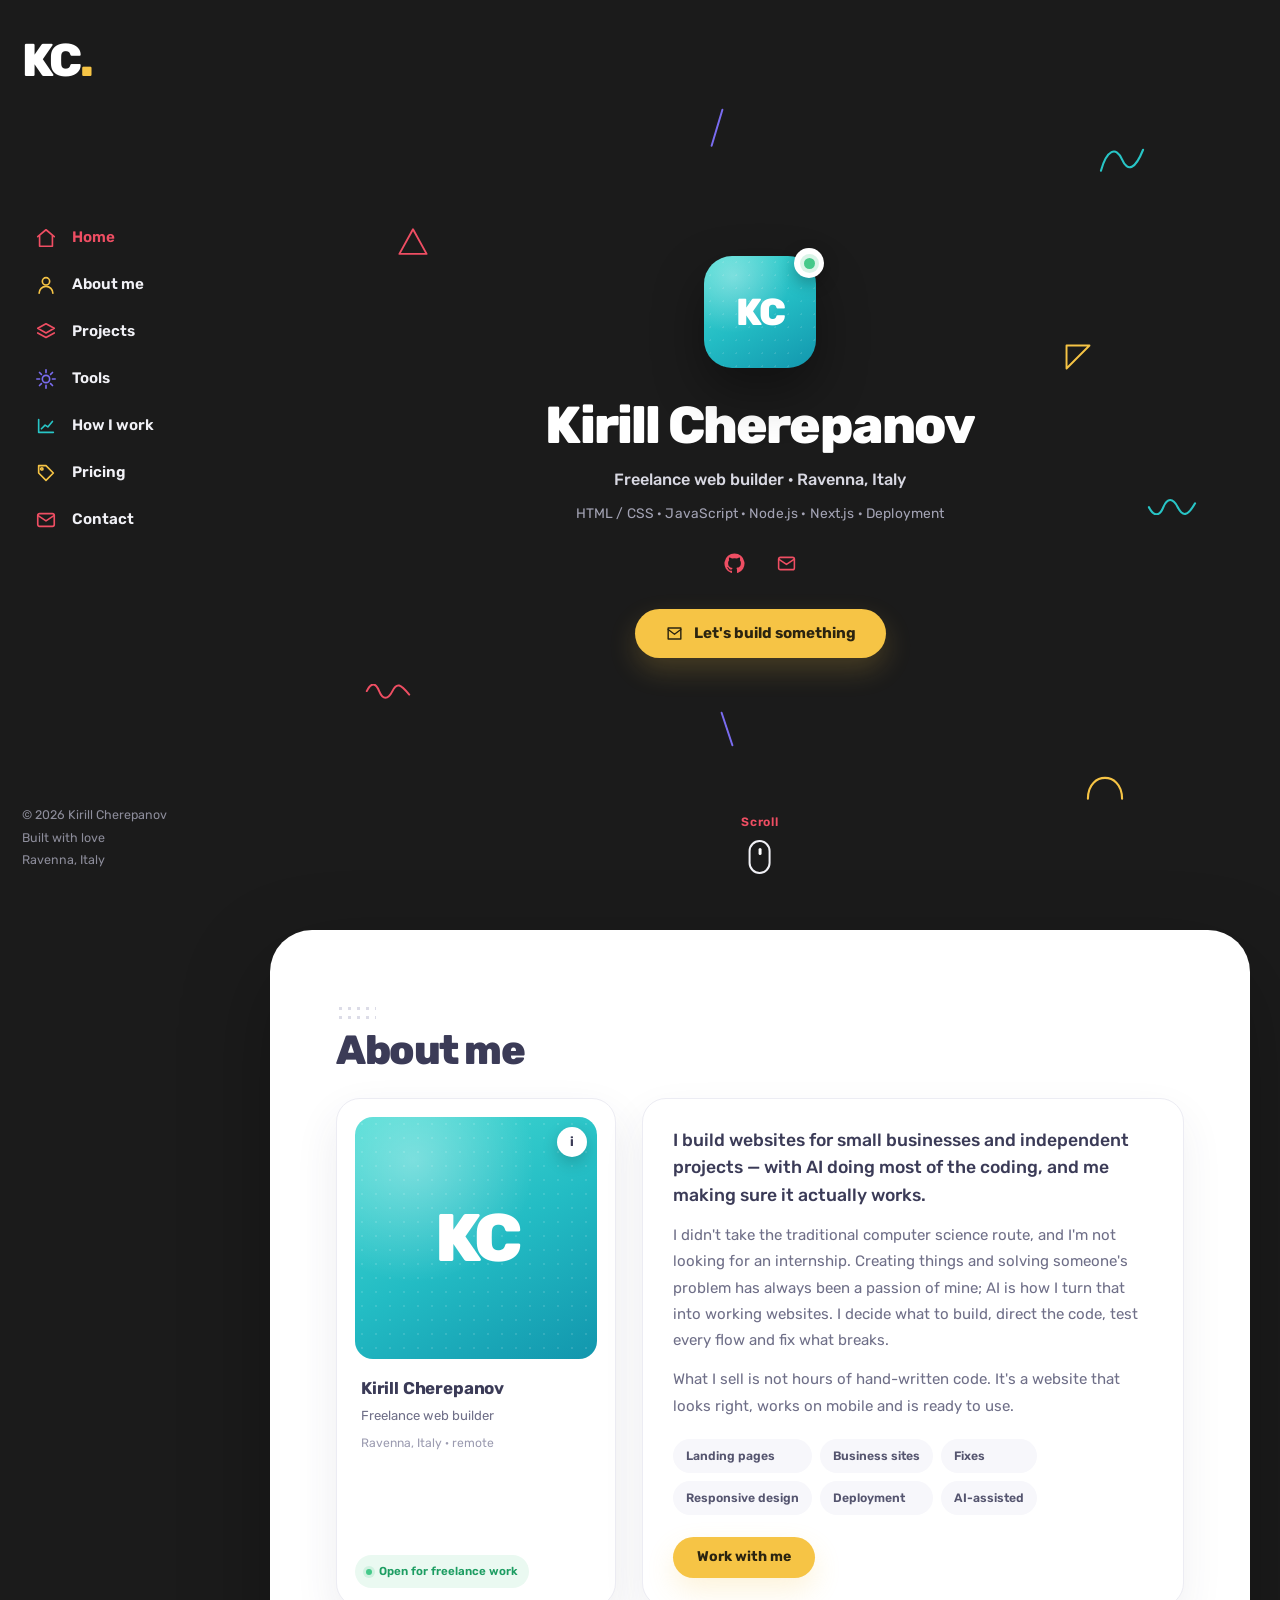
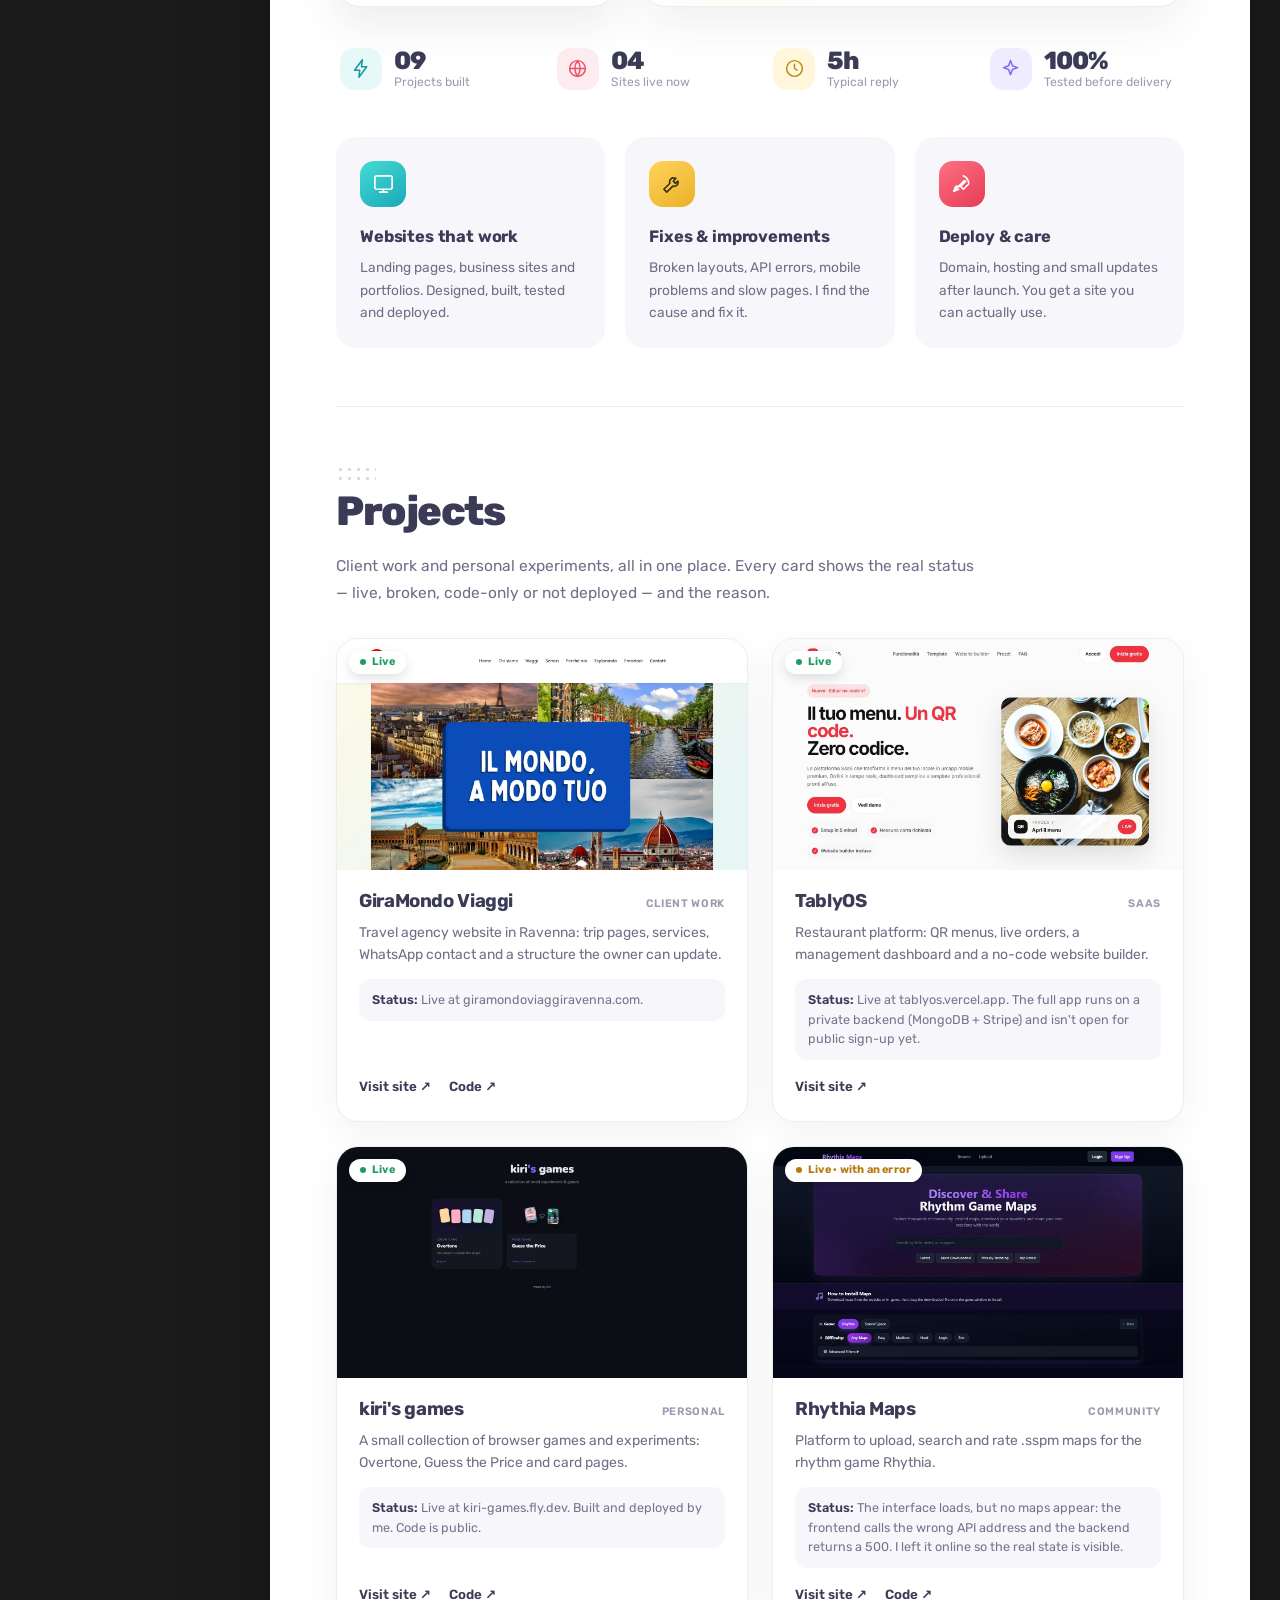
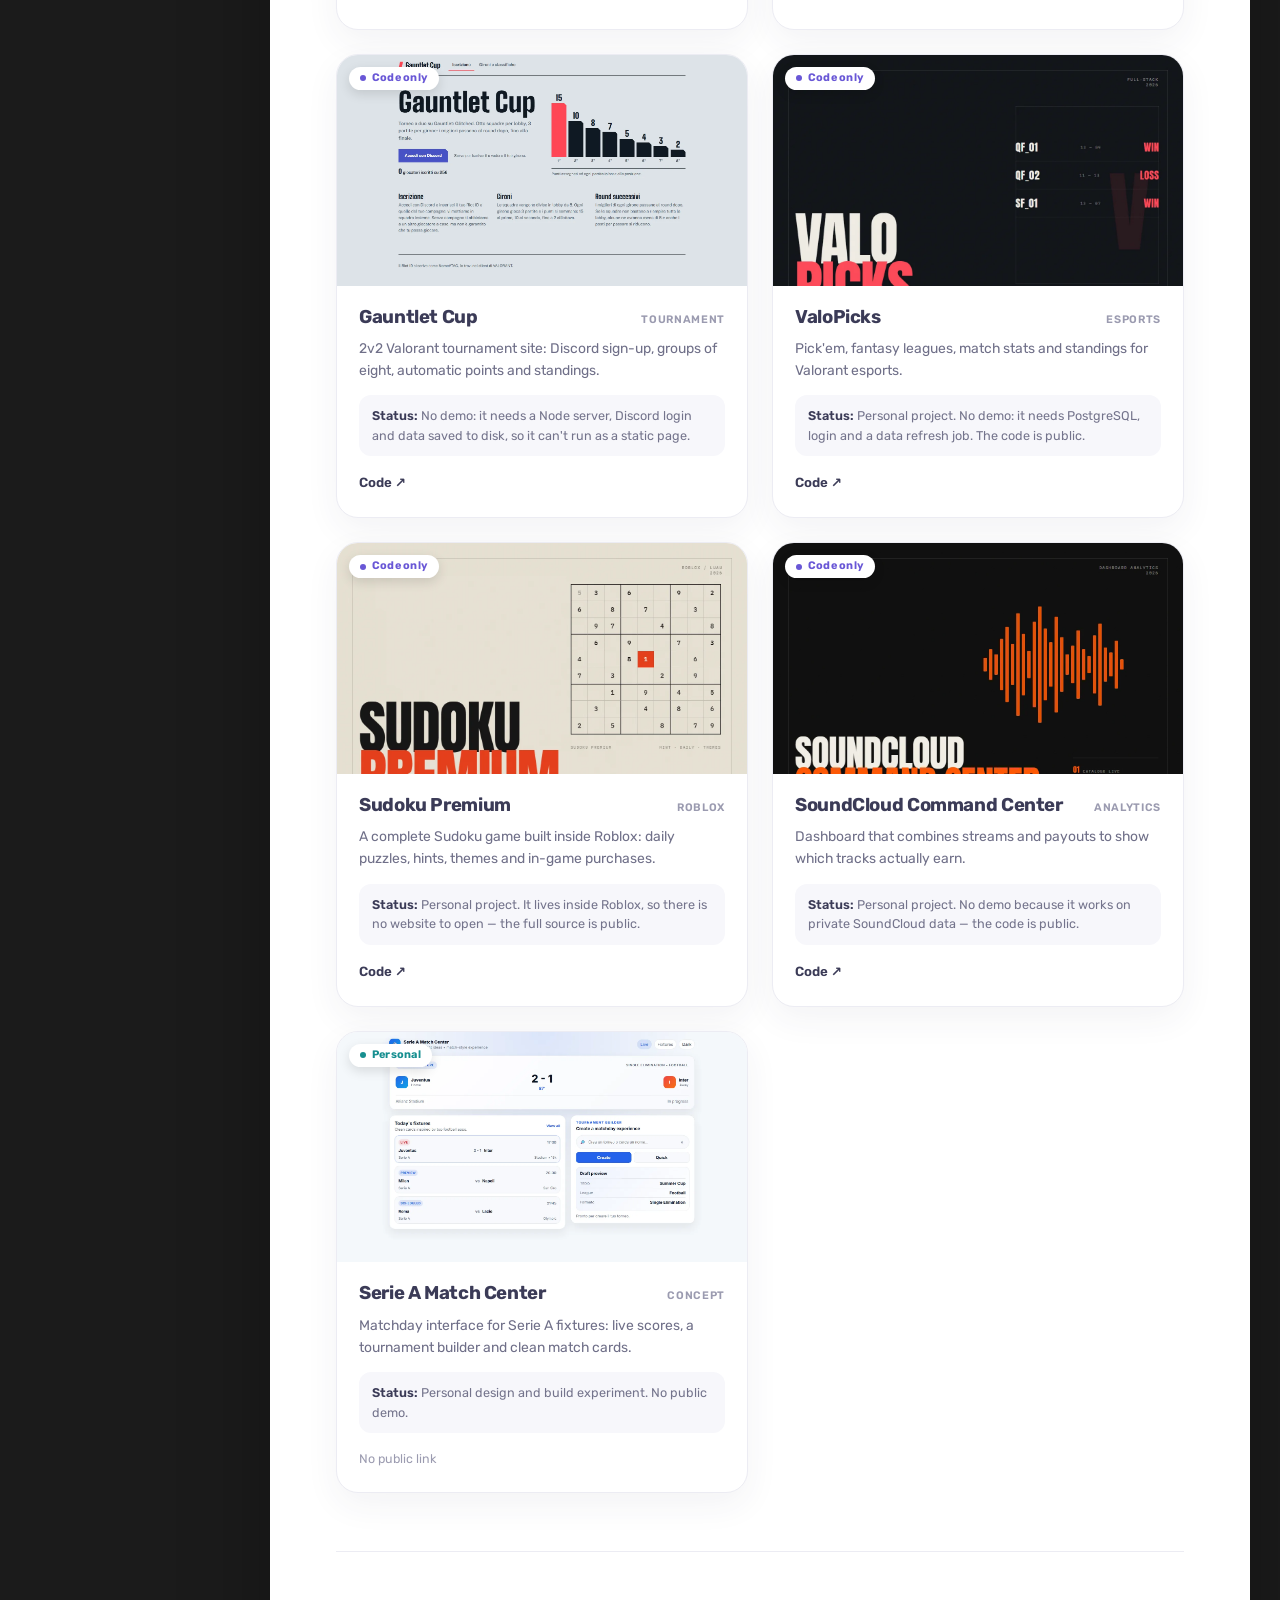
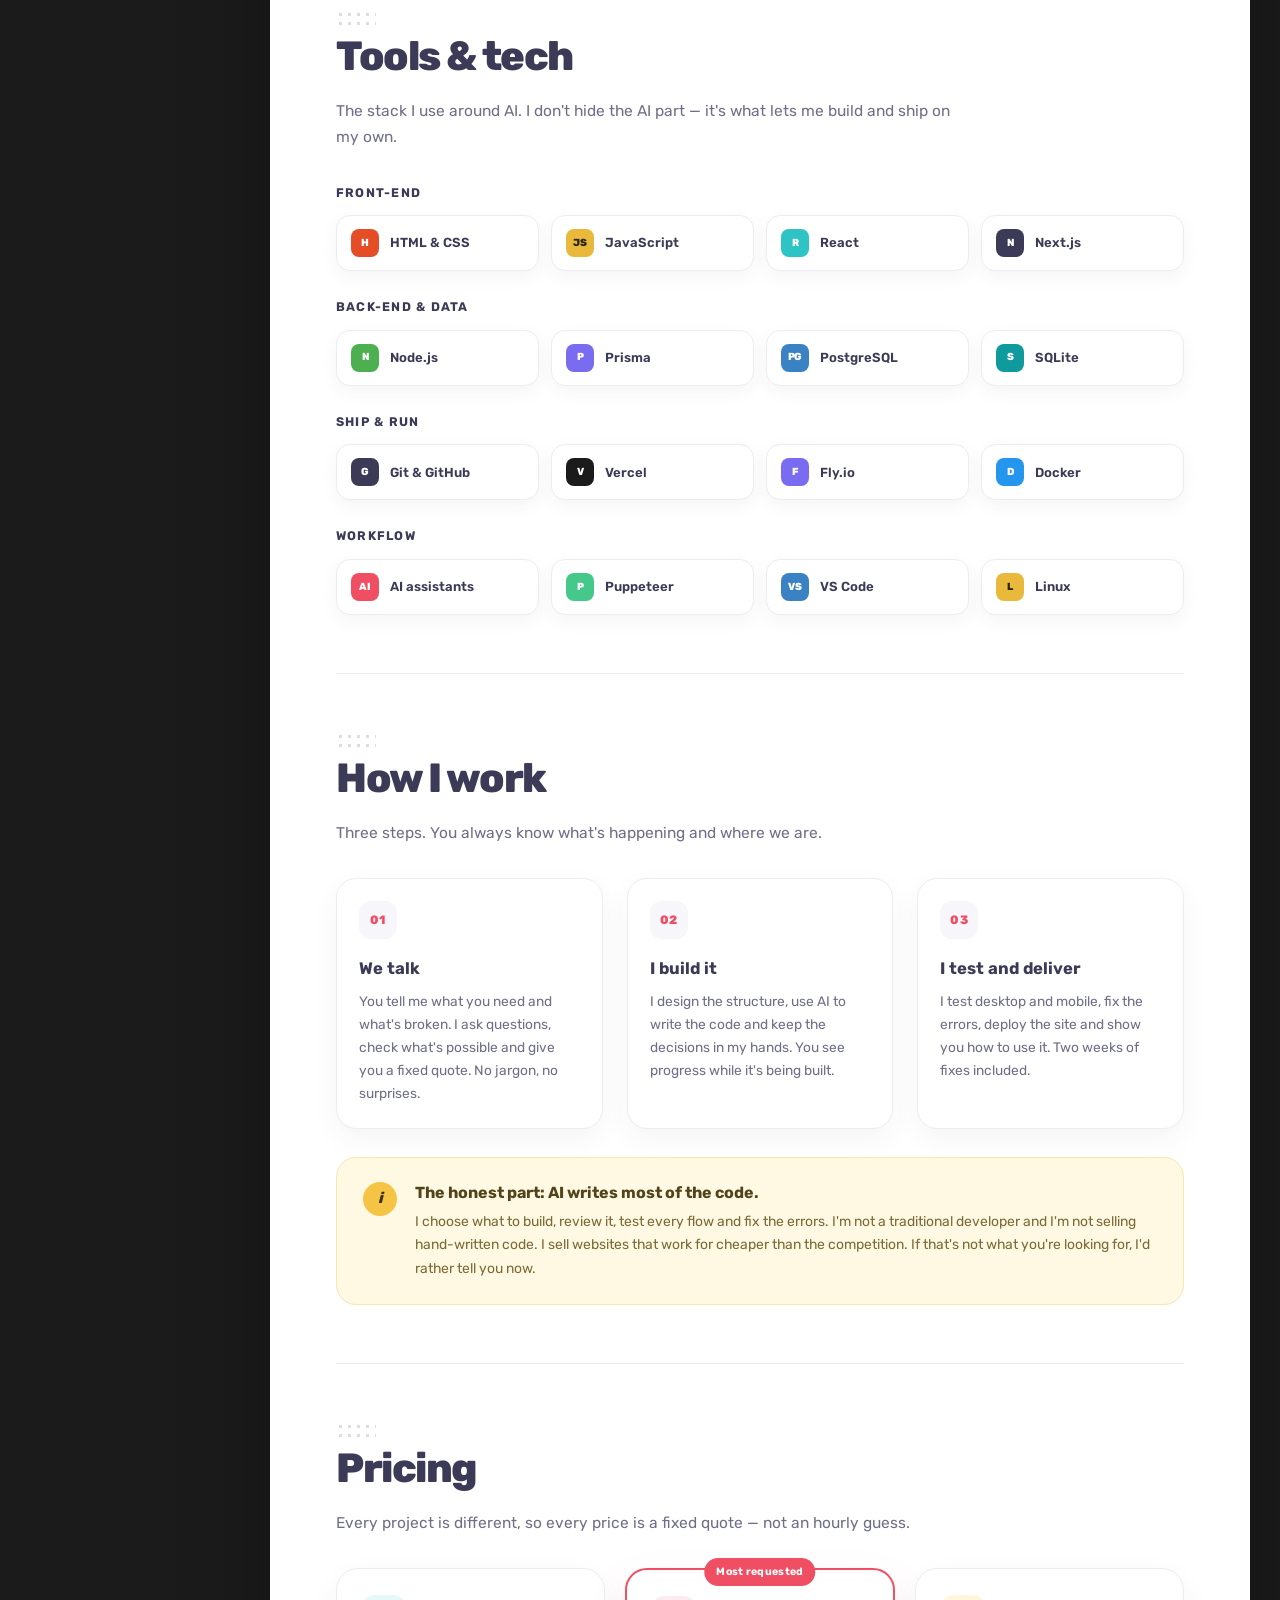
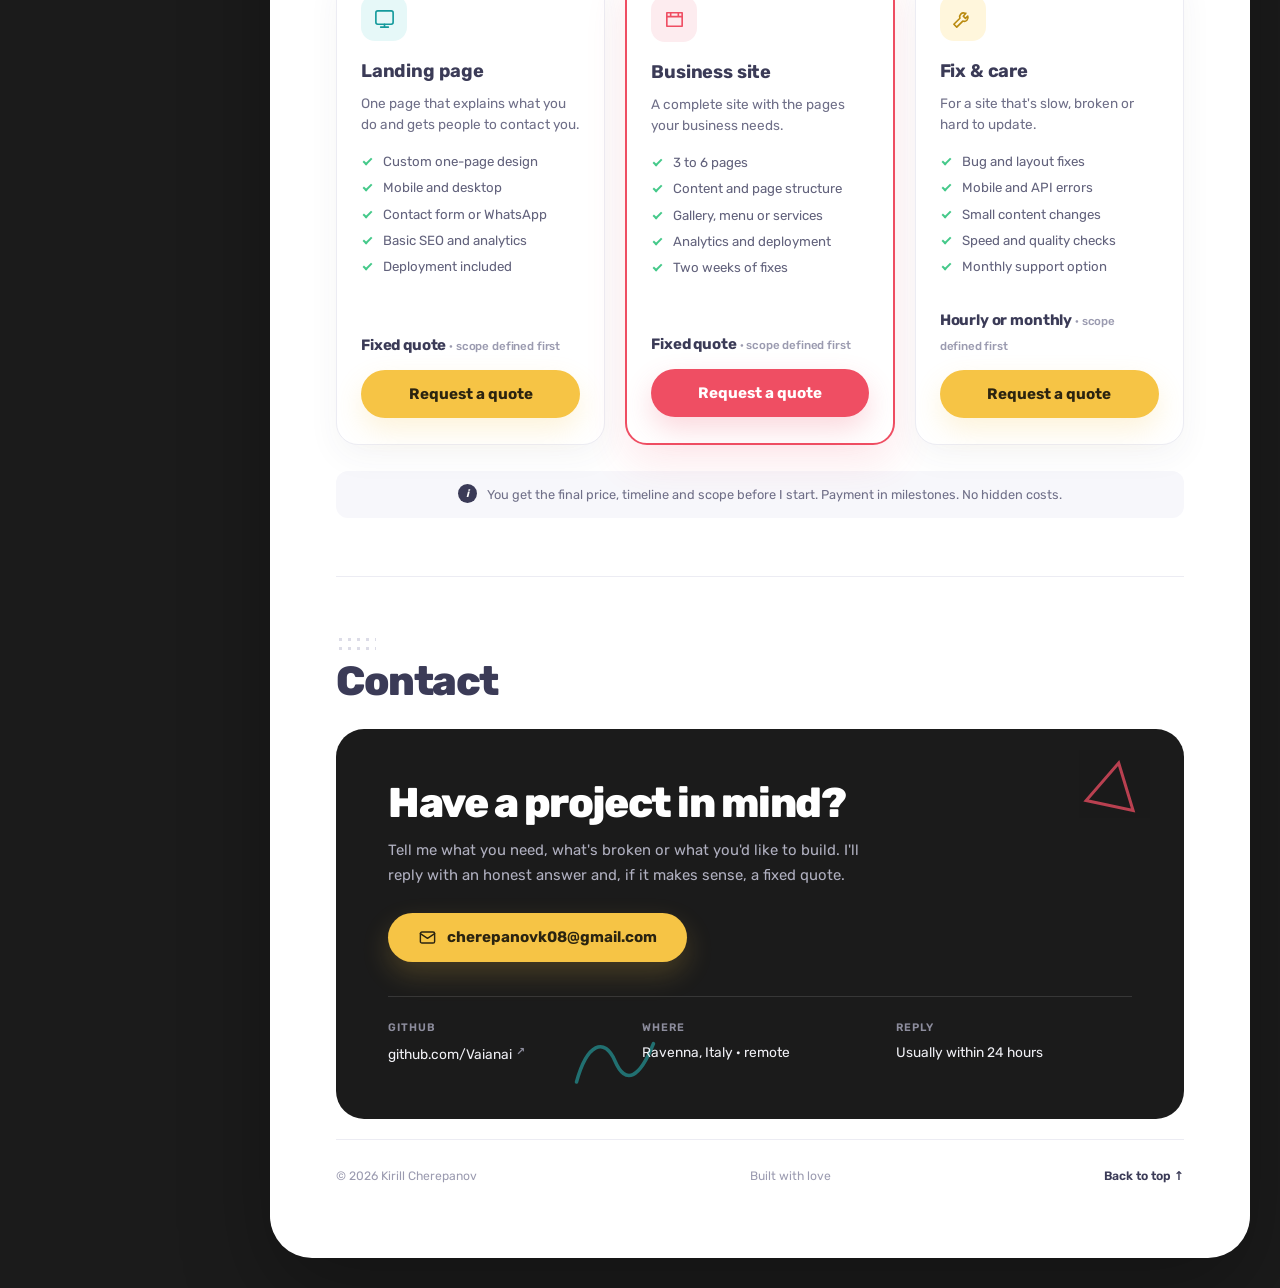
==== commit 91b8186b: "Add TablyOS project and point canonical URLs at Vercel" ====
--- a/index.html
+++ b/index.html
@@ -8,21 +8,21 @@
   <meta name="author" content="Kirill Cherepanov">
   <meta name="theme-color" content="#1b1b1b">
   <link rel="icon" href="assets/favicon.svg" type="image/svg+xml">
-  <link rel="canonical" href="https://vaianai.github.io/">
+  <link rel="canonical" href="https://kirill-cherepanov.vercel.app/">
 
   <meta property="og:type" content="website">
   <meta property="og:locale" content="en_US">
-  <meta property="og:url" content="https://vaianai.github.io/">
+  <meta property="og:url" content="https://kirill-cherepanov.vercel.app/">
   <meta property="og:site_name" content="Kirill Cherepanov">
   <meta property="og:title" content="Kirill Cherepanov — Freelance web builder">
   <meta property="og:description" content="Websites built with AI, tested and delivered working. Client work and personal projects, with real status and links.">
-  <meta property="og:image" content="https://vaianai.github.io/assets/og.png">
+  <meta property="og:image" content="https://kirill-cherepanov.vercel.app/assets/og.png">
   <meta property="og:image:width" content="1200">
   <meta property="og:image:height" content="630">
   <meta name="twitter:card" content="summary_large_image">
   <meta name="twitter:title" content="Kirill Cherepanov — Freelance web builder">
   <meta name="twitter:description" content="Websites built with AI, tested and delivered working.">
-  <meta name="twitter:image" content="https://vaianai.github.io/assets/og.png">
+  <meta name="twitter:image" content="https://kirill-cherepanov.vercel.app/assets/og.png">
 
   <link rel="preload" href="assets/fonts/rubik-latin.woff2" as="font" type="font/woff2" crossorigin>
   <link rel="stylesheet" href="css/style.css">
@@ -190,12 +190,12 @@
         <div class="stats">
           <div class="stat">
             <span class="stat-ico stat-teal" aria-hidden="true"><svg viewBox="0 0 24 24"><path d="M13 2 4 14h6l-1 8 9-12h-6l1-8Z"/></svg></span>
-            <span class="stat-value">08</span>
+            <span class="stat-value">09</span>
             <span class="stat-label">Projects built</span>
           </div>
           <div class="stat">
             <span class="stat-ico stat-red" aria-hidden="true"><svg viewBox="0 0 24 24"><circle cx="12" cy="12" r="9"/><path d="M3 12h18M12 3a15 15 0 0 1 0 18M12 3a15 15 0 0 0 0 18"/></svg></span>
-            <span class="stat-value">03</span>
+            <span class="stat-value">04</span>
             <span class="stat-label">Sites live now</span>
           </div>
           <div class="stat">
@@ -249,6 +249,24 @@
               <div class="project-links">
                 <a href="https://giramondoviaggiravenna.com/" target="_blank" rel="noopener">Visit site <span aria-hidden="true">↗</span></a>
                 <a href="https://github.com/Vaianai/Giramondo" target="_blank" rel="noopener">Code <span aria-hidden="true">↗</span></a>
+              </div>
+            </div>
+          </article>
+
+          <article class="project">
+            <a class="project-media" href="https://tablyos.vercel.app/" target="_blank" rel="noopener" aria-label="Open the TablyOS website">
+              <img src="assets/projects/tablyos.webp" alt="TablyOS restaurant platform landing page" width="1440" height="900" loading="lazy">
+              <span class="badge badge-live">Live</span>
+            </a>
+            <div class="project-body">
+              <div class="project-top">
+                <h3>TablyOS</h3>
+                <span class="type">SaaS</span>
+              </div>
+              <p class="project-desc">Restaurant platform: QR menus, live orders, a management dashboard and a no-code website builder.</p>
+              <p class="project-status"><strong>Status:</strong> Live at tablyos.vercel.app. The full app runs on a private backend (MongoDB + Stripe) and isn't open for public sign-up yet.</p>
+              <div class="project-links">
+                <a href="https://tablyos.vercel.app/" target="_blank" rel="noopener">Visit site <span aria-hidden="true">↗</span></a>
               </div>
             </div>
           </article>
